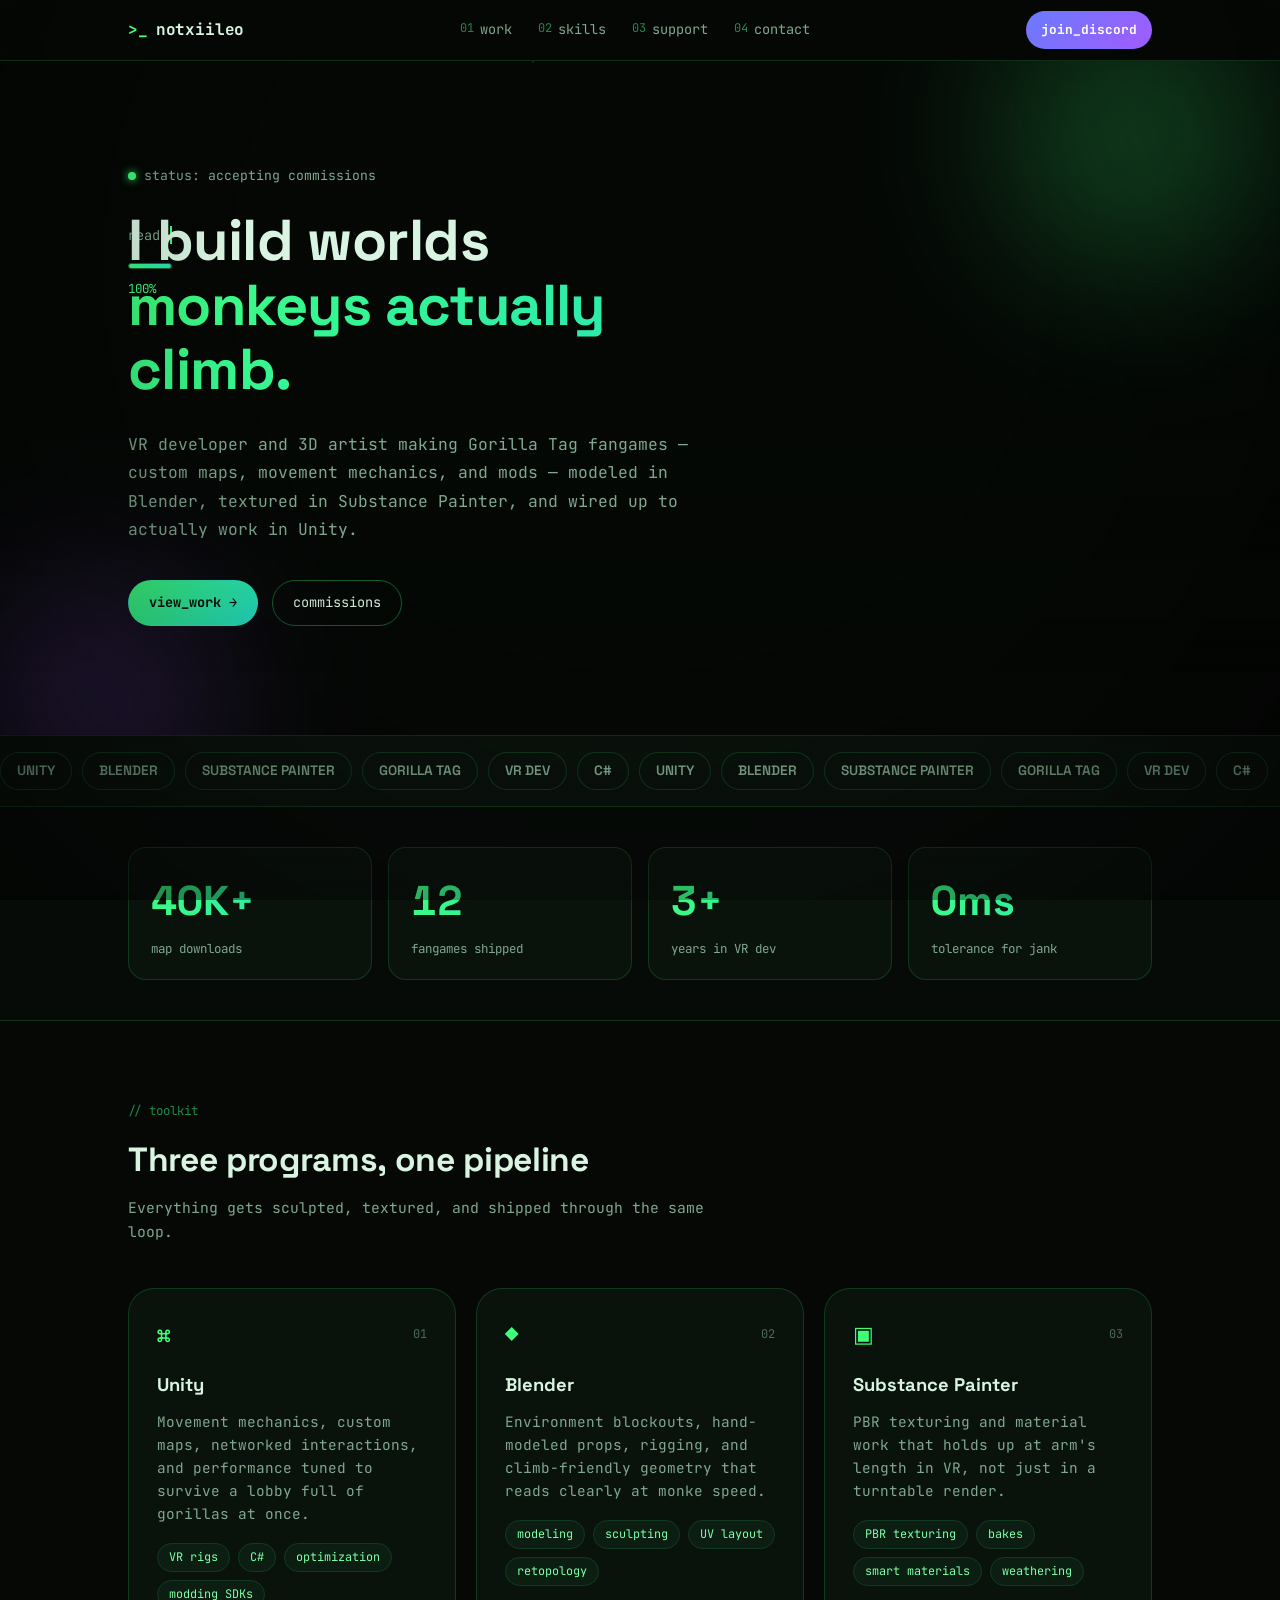
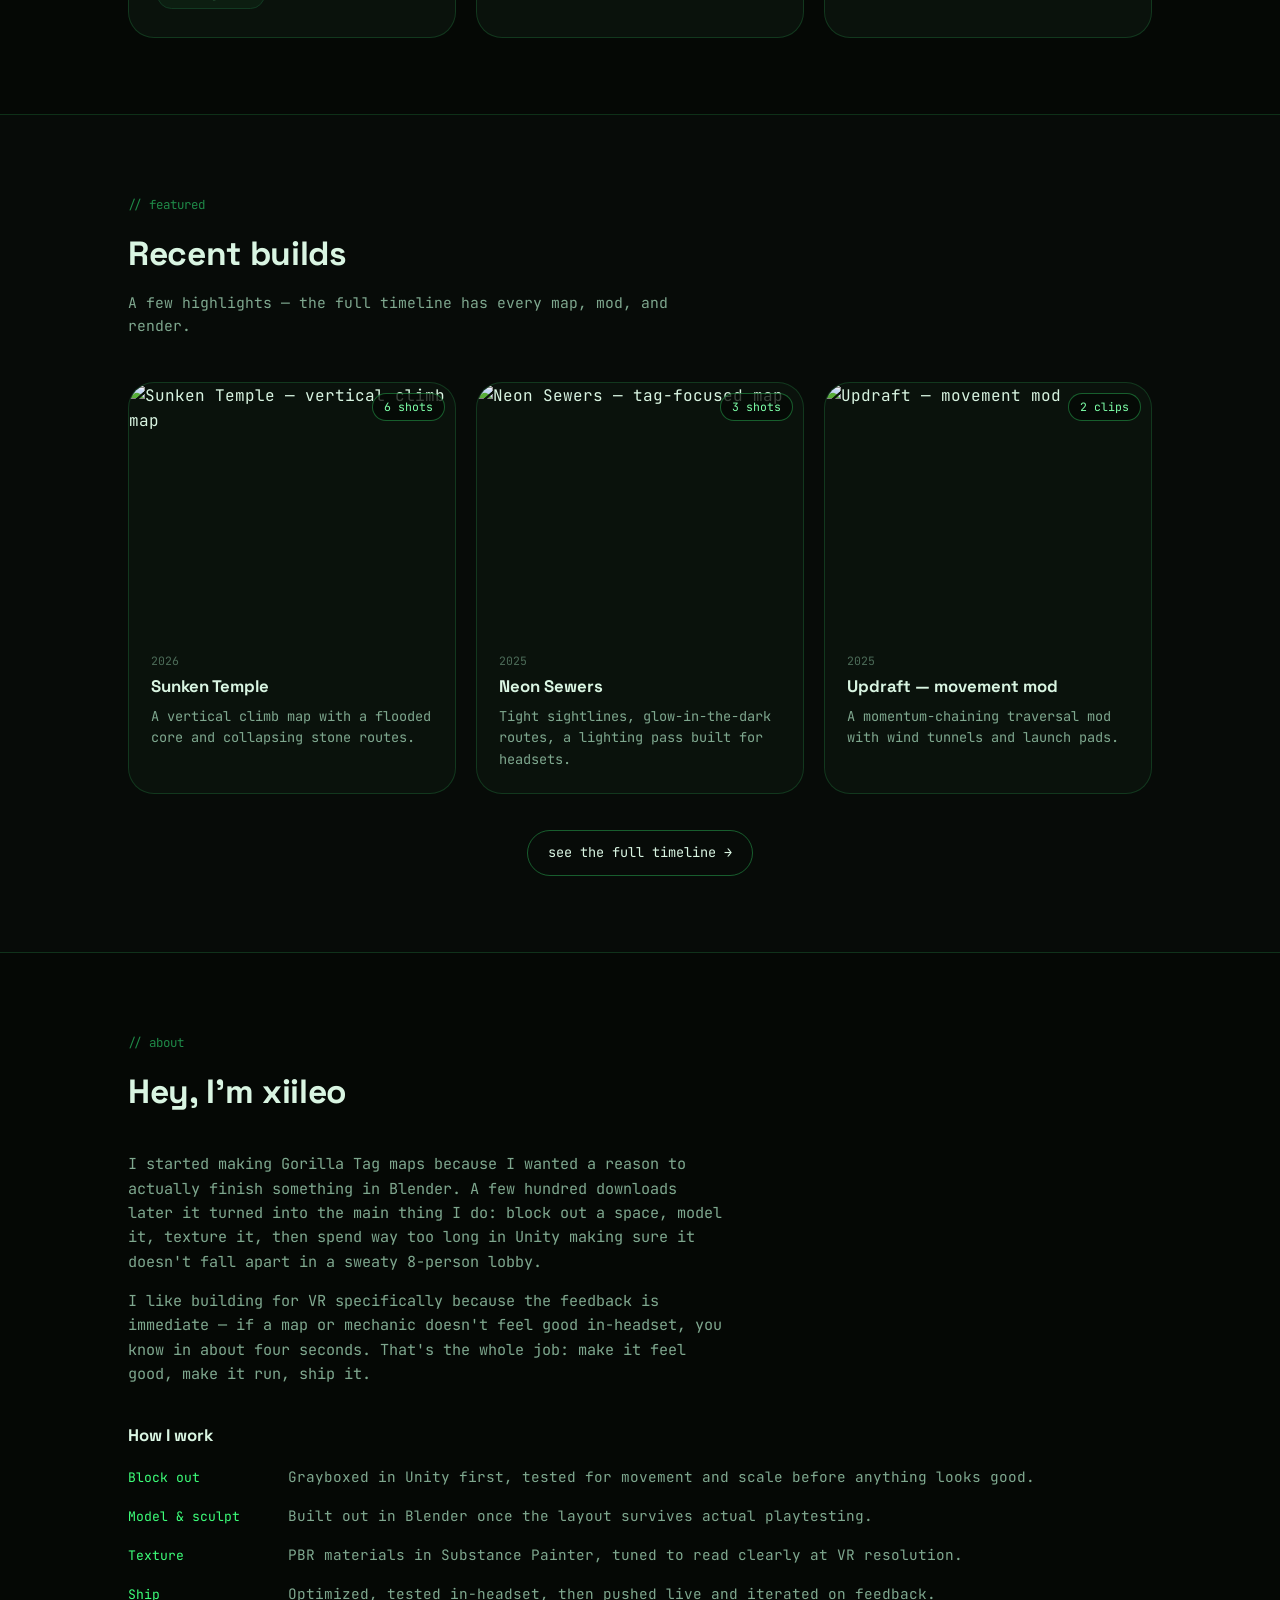
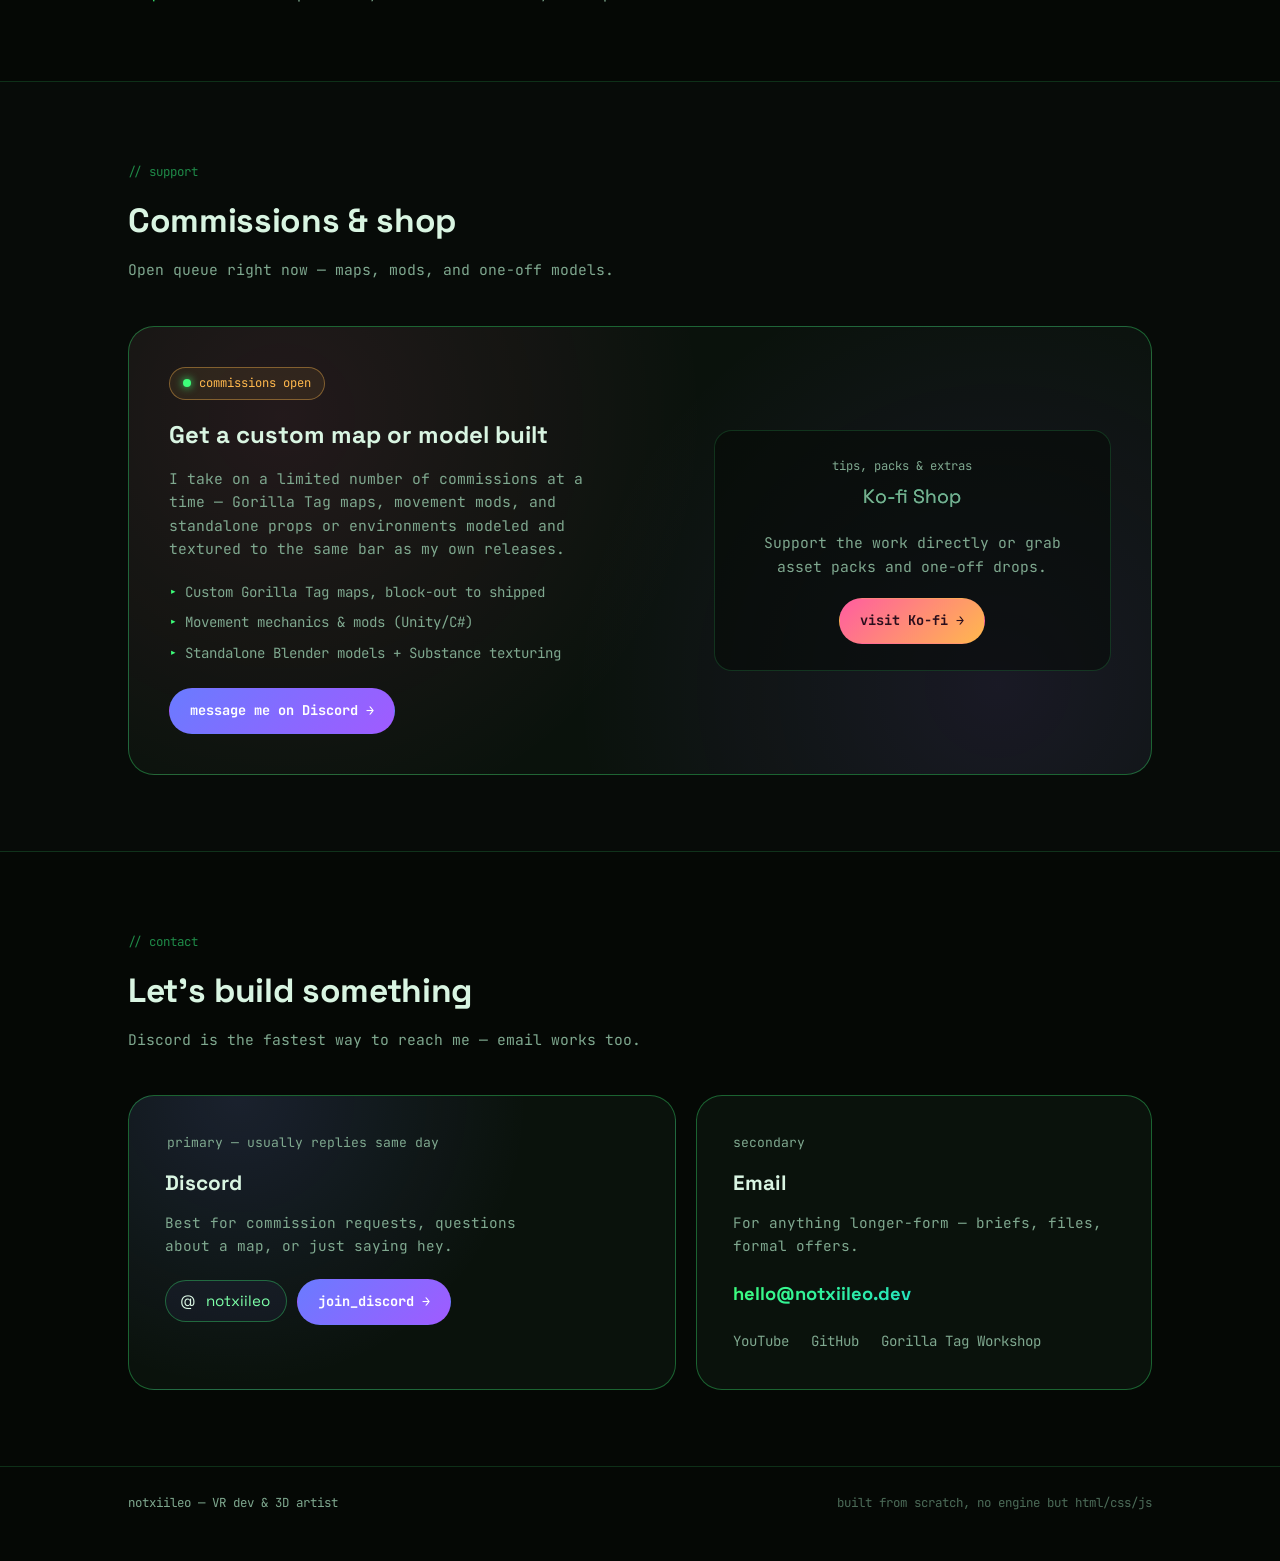
==== index.html @ e844c3e5 "Add files via upload" ====
<!doctype html>
<html lang="en">
<head>
  <meta charset="utf-8">
  <meta name="viewport" content="width=device-width, initial-scale=1">

  <title>notxiileo — VR dev &amp; 3D artist</title>
  <meta name="description" content="notxiileo — VR developer and 3D artist building Gorilla Tag fangames, maps, and mechanics in Unity, Blender, and Substance Painter. Commissions open.">
  <meta name="theme-color" content="#050805">
  <meta property="og:title" content="notxiileo — VR dev & 3D artist">
  <meta property="og:description" content="Gorilla Tag fangames, maps, and mechanics built in Unity, Blender, and Substance Painter. Commissions open.">
  <meta property="og:type" content="website">

  <link rel="icon" href="favicon.svg" type="image/svg+xml">
  <link rel="preconnect" href="https://fonts.googleapis.com">
  <link rel="preconnect" href="https://fonts.gstatic.com" crossorigin>
  <link href="https://fonts.googleapis.com/css2?family=JetBrains+Mono:ital,wght@0,400;0,500;0,600;0,700;0,800;1,400&family=Space+Grotesk:wght@500;600;700&display=swap" rel="stylesheet">
  <link rel="stylesheet" href="styles.css">
</head>
<body>
  <a class="skip" href="#main">Skip to content</a>
  <div class="scroll-progress" id="scrollProgress"><span></span></div>
  <div class="scanlines" aria-hidden="true"></div>
  <div class="vignette" aria-hidden="true"></div>
  <div class="cursor-glow" id="cursorGlow" aria-hidden="true"></div>

  <header class="site-nav">
    <div class="wrap site-nav-inner">
      <a class="brand" href="#top">
        <span class="brand-mark" aria-hidden="true">&gt;_</span>
        <span class="brand-text">notxiileo</span>
      </a>
      <nav aria-label="Primary">
        <a href="work.html"><span class="idx">01</span>work</a>
        <a href="#skills"><span class="idx">02</span>skills</a>
        <a href="#support"><span class="idx">03</span>support</a>
        <a href="#contact"><span class="idx">04</span>contact</a>
      </nav>
      <a class="btn btn-discord btn-sm magnetic" href="#contact">join_discord</a>
    </div>
  </header>

  <main id="main">

    <!-- HERO -->
    <section class="hero" id="top">
      <canvas class="rain" id="rain" aria-hidden="true"></canvas>
      <div class="orb orb-a" aria-hidden="true"></div>
      <div class="orb orb-b" aria-hidden="true"></div>

      <div class="wrap hero-inner">
        <div class="loader" id="loader">
          <p class="loader-status" id="loaderStatus"><span class="typed" data-text="booting notxiileo.dev"></span></p>
          <div class="loader-bar"><span class="loader-fill" id="loaderFill"></span></div>
          <p class="loader-pct"><span id="loaderPct">0</span>%</p>
        </div>

        <div class="hero-content" id="heroContent">
          <div class="hero-meta hero-meta-top">
            <span class="dot" aria-hidden="true"></span> status: accepting commissions
          </div>

          <h1 class="hero-title">
            <span class="glitch-wrap" data-text="I build worlds">I build worlds</span>
            <span class="glitch-wrap accent grad-text" data-text="monkeys actually climb." id="heroGlitch">monkeys actually climb.</span>
          </h1>

          <p class="lead">VR developer and 3D artist making Gorilla Tag fangames — custom maps, movement mechanics, and mods — modeled in Blender, textured in Substance Painter, and wired up to actually work in Unity.</p>

          <div class="actions">
            <a class="btn btn-primary magnetic" href="work.html">view_work <span aria-hidden="true">→</span></a>
            <a class="btn magnetic" href="#support">commissions</a>
          </div>
        </div>
      </div>
    </section>

    <!-- MARQUEE -->
    <div class="marquee" aria-hidden="true">
      <div class="marquee-track">
        <span>UNITY</span><span class="sep">◆</span>
        <span>BLENDER</span><span class="sep">◆</span>
        <span>SUBSTANCE PAINTER</span><span class="sep">◆</span>
        <span>GORILLA TAG</span><span class="sep">◆</span>
        <span>VR DEV</span><span class="sep">◆</span>
        <span>C#</span><span class="sep">◆</span>
        <span>UNITY</span><span class="sep">◆</span>
        <span>BLENDER</span><span class="sep">◆</span>
        <span>SUBSTANCE PAINTER</span><span class="sep">◆</span>
        <span>GORILLA TAG</span><span class="sep">◆</span>
        <span>VR DEV</span><span class="sep">◆</span>
        <span>C#</span><span class="sep">◆</span>
      </div>
    </div>

    <!-- STATS -->
    <section class="stats-strip">
      <div class="wrap stats-grid">
        <div class="stat">
          <span class="stat-num grad-text" data-count="40" data-suffix="K+">0</span>
          <span class="stat-label">map downloads</span>
        </div>
        <div class="stat">
          <span class="stat-num grad-text" data-count="12" data-suffix="">0</span>
          <span class="stat-label">fangames shipped</span>
        </div>
        <div class="stat">
          <span class="stat-num grad-text" data-count="3" data-suffix="+">0</span>
          <span class="stat-label">years in VR dev</span>
        </div>
        <div class="stat">
          <span class="stat-num grad-text" data-count="0" data-suffix="ms">0</span>
          <span class="stat-label">tolerance for jank</span>
        </div>
      </div>
    </section>

    <!-- SKILLS -->
    <section class="section" id="skills">
      <div class="wrap section-inner">
        <div class="section-head">
          <div class="head-text">
            <span class="tag">// toolkit</span>
            <h2>Three programs, one pipeline</h2>
            <p>Everything gets sculpted, textured, and shipped through the same loop.</p>
          </div>
        </div>

        <div class="skill-grid">
          <article class="skill-card">
            <div class="skill-card-top">
              <span class="skill-icon" aria-hidden="true">⌘</span>
              <span class="skill-index">01</span>
            </div>
            <h3>Unity</h3>
            <p>Movement mechanics, custom maps, networked interactions, and performance tuned to survive a lobby full of gorillas at once.</p>
            <ul class="skill-tags">
              <li>VR rigs</li><li>C#</li><li>optimization</li><li>modding SDKs</li>
            </ul>
          </article>

          <article class="skill-card">
            <div class="skill-card-top">
              <span class="skill-icon" aria-hidden="true">◆</span>
              <span class="skill-index">02</span>
            </div>
            <h3>Blender</h3>
            <p>Environment blockouts, hand-modeled props, rigging, and climb-friendly geometry that reads clearly at monke speed.</p>
            <ul class="skill-tags">
              <li>modeling</li><li>sculpting</li><li>UV layout</li><li>retopology</li>
            </ul>
          </article>

          <article class="skill-card">
            <div class="skill-card-top">
              <span class="skill-icon" aria-hidden="true">▣</span>
              <span class="skill-index">03</span>
            </div>
            <h3>Substance Painter</h3>
            <p>PBR texturing and material work that holds up at arm's length in VR, not just in a turntable render.</p>
            <ul class="skill-tags">
              <li>PBR texturing</li><li>bakes</li><li>smart materials</li><li>weathering</li>
            </ul>
          </article>
        </div>
      </div>
    </section>

    <!-- FEATURED WORK TEASER -->
    <section class="section section-alt" id="featured">
      <div class="wrap section-inner">
        <div class="section-head">
          <div class="head-text">
            <span class="tag">// featured</span>
            <h2>Recent builds</h2>
            <p>A few highlights — the full timeline has every map, mod, and render.</p>
          </div>
        </div>

        <div class="feature-grid">
          <a class="feature-card reveal" href="work.html#sunken-temple">
            <div class="feature-thumb">
              <img src="images/work-01.svg" alt="Sunken Temple — vertical climb map">
              <span class="feature-media-count">6 shots</span>
            </div>
            <div class="feature-body">
              <span class="feature-year">2026</span>
              <h3>Sunken Temple <span class="go-arrow" aria-hidden="true">→</span></h3>
              <p>A vertical climb map with a flooded core and collapsing stone routes.</p>
            </div>
          </a>

          <a class="feature-card reveal" href="work.html#neon-sewers">
            <div class="feature-thumb">
              <img src="images/work-02.svg" alt="Neon Sewers — tag-focused map">
              <span class="feature-media-count">3 shots</span>
            </div>
            <div class="feature-body">
              <span class="feature-year">2025</span>
              <h3>Neon Sewers <span class="go-arrow" aria-hidden="true">→</span></h3>
              <p>Tight sightlines, glow-in-the-dark routes, a lighting pass built for headsets.</p>
            </div>
          </a>

          <a class="feature-card reveal" href="work.html#updraft">
            <div class="feature-thumb">
              <img src="images/work-03.svg" alt="Updraft — movement mod">
              <span class="feature-media-count">2 clips</span>
            </div>
            <div class="feature-body">
              <span class="feature-year">2025</span>
              <h3>Updraft — movement mod <span class="go-arrow" aria-hidden="true">→</span></h3>
              <p>A momentum-chaining traversal mod with wind tunnels and launch pads.</p>
            </div>
          </a>
        </div>

        <div class="section-cta">
          <a class="btn magnetic" href="work.html">see the full timeline <span aria-hidden="true">→</span></a>
        </div>
      </div>
    </section>

    <!-- ABOUT -->
    <section class="section" id="about">
      <div class="wrap section-inner about-grid">
        <div class="section-head no-margin">
          <div class="head-text">
            <span class="tag">// about</span>
            <h2>Hey, I'm xiileo</h2>
          </div>
        </div>

        <div class="prose">
          <p>I started making Gorilla Tag maps because I wanted a reason to actually finish something in Blender. A few hundred downloads later it turned into the main thing I do: block out a space, model it, texture it, then spend way too long in Unity making sure it doesn't fall apart in a sweaty 8-person lobby.</p>
          <p>I like building for VR specifically because the feedback is immediate — if a map or mechanic doesn't feel good in-headset, you know in about four seconds. That's the whole job: make it feel good, make it run, ship it.</p>

          <h3>How I work</h3>
          <dl class="ledger">
            <dt>Block out</dt>
            <dd>Grayboxed in Unity first, tested for movement and scale before anything looks good.</dd>
            <dt>Model &amp; sculpt</dt>
            <dd>Built out in Blender once the layout survives actual playtesting.</dd>
            <dt>Texture</dt>
            <dd>PBR materials in Substance Painter, tuned to read clearly at VR resolution.</dd>
            <dt>Ship</dt>
            <dd>Optimized, tested in-headset, then pushed live and iterated on feedback.</dd>
          </dl>
        </div>
      </div>
    </section>

    <!-- COMMISSIONS / KO-FI -->
    <section class="section section-alt" id="support">
      <div class="wrap section-inner">
        <div class="section-head">
          <div class="head-text">
            <span class="tag">// support</span>
            <h2>Commissions &amp; shop</h2>
            <p>Open queue right now — maps, mods, and one-off models.</p>
          </div>
        </div>

        <div class="commission-panel reveal">
          <div class="commission-copy">
            <span class="commission-badge"><span class="dot" aria-hidden="true"></span> commissions open</span>
            <h3>Get a custom map or model built</h3>
            <p>I take on a limited number of commissions at a time — Gorilla Tag maps, movement mods, and standalone props or environments modeled and textured to the same bar as my own releases.</p>
            <ul class="commission-list">
              <li>Custom Gorilla Tag maps, block-out to shipped</li>
              <li>Movement mechanics &amp; mods (Unity/C#)</li>
              <li>Standalone Blender models + Substance texturing</li>
            </ul>
            <a class="btn btn-discord magnetic" href="#contact">message me on Discord <span aria-hidden="true">→</span></a>
          </div>

          <div class="kofi-card">
            <p class="kofi-label">tips, packs &amp; extras</p>
            <p class="kofi-shop grad-text">Ko-fi Shop</p>
            <p class="note" style="margin-bottom:20px;">Support the work directly or grab asset packs and one-off drops.</p>
            <a class="btn btn-kofi magnetic" href="https://ko-fi.com/notxiileo" target="_blank" rel="noopener">visit Ko-fi <span aria-hidden="true">→</span></a>
          </div>
        </div>
      </div>
    </section>

    <!-- CONTACT -->
    <section class="section" id="contact">
      <div class="wrap section-inner">
        <div class="section-head">
          <div class="head-text">
            <span class="tag">// contact</span>
            <h2>Let's build something</h2>
            <p>Discord is the fastest way to reach me — email works too.</p>
          </div>
        </div>

        <div class="contact-grid">
          <div class="contact-panel contact-primary reveal">
            <p class="panel-line"><span class="dot" aria-hidden="true"></span> primary — usually replies same day</p>
            <h3>Discord</h3>
            <p class="note">Best for commission requests, questions about a map, or just saying hey.</p>
            <div class="discord-tag">@ <span class="tagval">notxiileo</span></div>
            <a class="btn btn-discord magnetic" href="https://discord.gg/your-invite" target="_blank" rel="noopener">join_discord <span aria-hidden="true">→</span></a>
          </div>

          <div class="contact-panel reveal">
            <p class="panel-line">secondary</p>
            <h3>Email</h3>
            <p class="note">For anything longer-form — briefs, files, formal offers.</p>
            <a class="mail grad-text" href="mailto:hello@notxiileo.dev">hello@notxiileo.dev</a>
            <ul class="elsewhere">
              <li><a href="#">YouTube</a></li>
              <li><a href="#">GitHub</a></li>
              <li><a href="#">Gorilla Tag Workshop</a></li>
            </ul>
          </div>
        </div>
      </div>
    </section>
  </main>

  <footer class="site-footer">
    <div class="wrap site-footer-inner">
      <span>notxiileo — VR dev &amp; 3D artist</span>
      <span class="dim">built from scratch, no engine but html/css/js</span>
    </div>
  </footer>

  <script src="script.js"></script>
</body>
</html>
---- styles.css ----
/* ============================================================
   notxiileo — portfolio
   Concept: a terminal booting up in a dark room, then a HUD that
   stays alive — gradient glow instead of flat color, drifting
   light orbs, a scrolling tag marquee, a scroll-filled timeline
   rail, and a click-to-zoom media gallery with prev/next + video.
   One monospace face for UI/code-flavored text, one grotesque
   display face for headlines. Motion leans on a soft "expo-out"
   easing throughout for a smoother, less mechanical feel.
   ============================================================ */

:root {
  --bg: #050805;
  --bg-1: #070b08;
  --panel: #0a120c;
  --panel-2: #0d1810;
  --green: #3dff7a;
  --green-soft: #7dffa8;
  --green-dim: #1f8a48;
  --green-deep: #123a22;
  --cyan: #22e0c9;
  --violet: #a05bff;
  --pink: #ff5da0;
  --gold: #ffb84d;
  --line: rgba(61, 255, 122, 0.16);
  --line-strong: rgba(61, 255, 122, 0.34);
  --text: #d9f5e2;
  --text-dim: #7fa88f;
  --text-dimmer: #4c6b58;
  --red: #ff5d5d;

  --grad-a: linear-gradient(135deg, var(--green) 0%, var(--cyan) 55%, var(--violet) 100%);
  --grad-a-flat: linear-gradient(135deg, var(--green), var(--cyan));
  --grad-kofi: linear-gradient(135deg, var(--pink), var(--gold));
  --grad-discord: linear-gradient(135deg, #6a7bff, var(--violet));

  --font: "JetBrains Mono", ui-monospace, "SFMono-Regular", Menlo, Consolas, monospace;
  --font-display: "Space Grotesk", var(--font);
  --wrap: 1080px;
  --edge: 28px;
  --ease: cubic-bezier(0.16, 1, 0.3, 1);

  --radius-sm: 12px;
  --radius-md: 18px;
  --radius-lg: 26px;
  --radius-pill: 999px;
  --shadow-card: 0 20px 46px rgba(0,0,0,0.4);
}

* { box-sizing: border-box; }

html { color-scheme: dark; scroll-behavior: smooth; }

@media (prefers-reduced-motion: reduce) {
  html { scroll-behavior: auto; }
  * { animation-duration: 0.01ms !important; animation-iteration-count: 1 !important; transition-duration: 0.01ms !important; }
}

body {
  margin: 0;
  background: var(--bg);
  color: var(--text);
  font-family: var(--font);
  font-size: 16px;
  line-height: 1.6;
  position: relative;
}

::selection { background: var(--green); color: #041006; }

.skip {
  position: absolute; left: -9999px; top: 0;
  background: var(--green); color: #041006;
  padding: 10px 16px; z-index: 300; font-family: var(--font); font-weight: 700;
}
.skip:focus { left: var(--edge); top: var(--edge); }

a { color: var(--text); text-decoration-color: var(--line-strong); text-underline-offset: 3px; }
a:hover { color: var(--green); text-decoration-color: var(--green); }
a:focus-visible, button:focus-visible { outline: 2px solid var(--green); outline-offset: 3px; }

.wrap { max-width: var(--wrap); margin: 0 auto; padding-left: var(--edge); padding-right: var(--edge); }

.grad-text {
  background: var(--grad-a);
  background-size: 200% 200%;
  -webkit-background-clip: text;
  background-clip: text;
  color: transparent;
  animation: grad-shift 7s ease-in-out infinite;
}

/* full-page CRT overlays */
.scanlines {
  position: fixed; inset: 0; z-index: 90; pointer-events: none;
  background: repeating-linear-gradient(
    to bottom, rgba(255,255,255,0.028) 0px, rgba(255,255,255,0.028) 1px,
    transparent 1px, transparent 3px
  );
  mix-blend-mode: overlay;
  opacity: 0.5;
}
.vignette {
  position: fixed; inset: 0; z-index: 89; pointer-events: none;
  background: radial-gradient(ellipse at 50% 30%, transparent 45%, rgba(0,0,0,0.55) 100%);
}

/* thin gradient bar across the very top, fills with page scroll */
.scroll-progress {
  position: fixed; top: 0; left: 0; height: 3px; width: 100%;
  z-index: 300; background: transparent;
}
.scroll-progress span {
  display: block; height: 100%; width: 0%;
  background: var(--grad-a); background-size: 200% 100%;
  transition: width 0.1s linear;
}

/* soft light that follows the cursor */
.cursor-glow {
  position: fixed; z-index: 95; pointer-events: none;
  width: 380px; height: 380px; border-radius: 50%;
  background: radial-gradient(circle, rgba(61,255,122,0.10) 0%, rgba(34,224,201,0.05) 45%, transparent 70%);
  transform: translate(-50%, -50%);
  left: -9999px; top: -9999px;
  transition: opacity 0.3s ease;
  opacity: 0;
}
.cursor-glow.is-active { opacity: 1; }
@media (max-width: 780px), (pointer: coarse) {
  .cursor-glow { display: none; }
}

/* ---------------- nav ---------------- */
.site-nav {
  position: sticky; top: 0; z-index: 100;
  background: rgba(5, 8, 5, 0.82);
  backdrop-filter: blur(8px);
  border-bottom: 1px solid var(--line);
}
.site-nav-inner {
  display: flex; align-items: center; justify-content: space-between; gap: 20px;
  height: 60px;
}
.brand {
  display: flex; align-items: center; gap: 8px;
  text-decoration: none; font-weight: 700; letter-spacing: -0.01em;
  color: var(--text); position: relative;
}
.brand-mark { color: var(--green); }

.site-nav nav { display: none; gap: 26px; font-size: 0.85rem; }
.site-nav nav a { text-decoration: none; color: var(--text-dim); display: inline-flex; gap: 6px; transition: color 0.2s var(--ease); }
.site-nav nav a:hover, .site-nav nav a.is-current { color: var(--green); }
.idx { color: var(--green-dim); font-size: 0.75rem; }
@media (min-width: 760px) {
  .site-nav nav { display: flex; }
}

.btn {
  font-family: var(--font); font-size: 0.85rem; text-decoration: none;
  padding: 11px 20px; border: 1px solid var(--line-strong); color: var(--text);
  border-radius: var(--radius-pill);
  transition: border-color 0.2s var(--ease), color 0.2s var(--ease), background 0.2s var(--ease), box-shadow 0.25s var(--ease), transform 0.25s var(--ease);
  display: inline-flex; align-items: center; gap: 8px; white-space: nowrap;
  cursor: pointer; background-color: transparent;
}
.btn:hover { border-color: var(--green); color: var(--green); box-shadow: 0 0 18px rgba(61,255,122,0.18); transform: translateY(-2px); }
.btn-primary { background: var(--grad-a-flat); border-color: transparent; color: #041006; font-weight: 700; }
.btn-primary:hover { color: #041006; box-shadow: 0 0 24px rgba(61,255,122,0.4); filter: brightness(1.08); }
.btn-discord { background: var(--grad-discord); border-color: transparent; color: #fff; font-weight: 700; }
.btn-discord:hover { color: #fff; box-shadow: 0 0 24px rgba(122,110,255,0.45); filter: brightness(1.1); transform: translateY(-2px); }
.btn-kofi { background: var(--grad-kofi); border-color: transparent; color: #2a0e1c; font-weight: 700; }
.btn-kofi:hover { color: #2a0e1c; box-shadow: 0 0 24px rgba(255,93,160,0.4); filter: brightness(1.08); transform: translateY(-2px); }
.btn-sm { padding: 8px 14px; font-size: 0.8rem; }
.btn-lg { padding: 15px 26px; font-size: 0.95rem; }
.magnetic { will-change: transform; }

/* ---------------- hero ---------------- */
.hero {
  position: relative;
  overflow: hidden;
  padding-top: 64px;
  padding-bottom: 110px;
  border-bottom: 1px solid var(--line);
}
.rain {
  position: absolute; inset: 0; width: 100%; height: 100%;
  opacity: 0.4;
  mask-image: linear-gradient(to bottom, black 0%, black 55%, transparent 92%);
  -webkit-mask-image: linear-gradient(to bottom, black 0%, black 55%, transparent 92%);
}
.orb {
  position: absolute; border-radius: 50%; filter: blur(70px);
  z-index: 1; pointer-events: none; opacity: 0.35;
}
.orb-a {
  width: 420px; height: 420px; top: -140px; right: -80px;
  background: radial-gradient(circle, var(--green) 0%, transparent 70%);
  animation: drift-a 16s ease-in-out infinite;
}
.orb-b {
  width: 380px; height: 380px; bottom: -160px; left: -100px;
  background: radial-gradient(circle, var(--violet) 0%, transparent 70%);
  animation: drift-b 20s ease-in-out infinite;
}
.hero-inner { position: relative; z-index: 2; padding-top: 40px; min-height: 460px; }

/* small hero, used on work.html */
.hero-sm { padding-top: 48px; padding-bottom: 56px; }
.hero-sm .hero-inner { min-height: 0; padding-top: 20px; }

/* loader */
.loader {
  max-width: 420px;
  padding-top: 60px;
  transition: opacity 0.5s var(--ease), transform 0.5s var(--ease);
}
.loader.is-done { opacity: 0; transform: translateY(-8px); pointer-events: none; position: absolute; }
.loader-status { font-size: 0.85rem; color: var(--text-dim); margin: 0 0 16px; min-height: 1.4em; }
.loader-status .typed { border-right: 2px solid var(--green); padding-right: 2px; }
.loader-bar {
  height: 6px; border: 1px solid var(--line-strong); background: var(--panel);
  overflow: hidden; margin-bottom: 10px; border-radius: var(--radius-pill);
}
.loader-fill {
  display: block; height: 100%; width: 0%;
  background: var(--grad-a); background-size: 200% 100%;
  animation: grad-shift-x 2.2s linear infinite;
}
.loader-pct { font-size: 0.78rem; color: var(--green); margin: 0; }

.hero-content {
  opacity: 0; transform: translateY(18px);
  transition: opacity 0.7s var(--ease), transform 0.7s var(--ease);
}
.hero-content.is-visible { opacity: 1; transform: translateY(0); }

.hero-meta-top { margin-bottom: 22px; }
.hero-meta { font-size: 0.82rem; color: var(--text-dim); display: flex; align-items: center; gap: 8px; }
.dot { width: 8px; height: 8px; border-radius: 50%; background: var(--green); box-shadow: 0 0 8px var(--green); animation: pulse-dot 1.8s ease-in-out infinite; }

.hero-title {
  font-family: var(--font-display);
  font-size: clamp(2.1rem, 6vw, 3.6rem);
  line-height: 1.12;
  font-weight: 700;
  letter-spacing: -0.01em;
  margin: 0 0 28px;
  max-width: 17ch;
}
.hero-title span { display: block; }
.hero-title.sm { font-size: clamp(1.8rem, 4.6vw, 2.8rem); max-width: 20ch; margin-bottom: 16px; }

/* glitch: hover-triggered AND a periodic auto-pulse so it stays alive */
.glitch-wrap { position: relative; display: inline-block; }
.glitch-wrap::before,
.glitch-wrap::after {
  content: attr(data-text);
  position: absolute; left: 0; top: 0; width: 100%;
  overflow: hidden; opacity: 0;
  background: none; -webkit-text-fill-color: initial;
}
.glitch-wrap::before { color: #ff5d5d; animation: glitch-1 0.5s steps(2) infinite; }
.glitch-wrap::after { color: #5dc9ff; animation: glitch-2 0.5s steps(2) infinite; }
.glitch-wrap:hover::before,
.glitch-wrap:hover::after,
.glitch-wrap.auto-glitch::before,
.glitch-wrap.auto-glitch::after { opacity: 0.85; }

.lead { max-width: 56ch; margin: 0 0 36px; font-size: 1.02rem; line-height: 1.75; color: var(--text-dim); }

.actions { display: flex; gap: 14px; flex-wrap: wrap; }

/* ---------------- marquee ---------------- */
.marquee {
  border-bottom: 1px solid var(--line);
  background: var(--panel);
  overflow: hidden;
  padding: 16px 0;
}
.marquee-track {
  display: flex; align-items: center; gap: 10px;
  width: max-content;
  font-family: var(--font-display);
  font-weight: 600;
  font-size: 0.85rem;
  color: var(--text-dim);
  animation: marquee-scroll 30s linear infinite;
}
.marquee-track span:not(.sep) {
  border: 1px solid var(--line); background: var(--panel);
  border-radius: var(--radius-pill); padding: 7px 16px;
  transition: border-color 0.2s var(--ease), color 0.2s var(--ease), transform 0.2s var(--ease);
}
.marquee-track span:not(.sep):hover { border-color: var(--line-strong); color: var(--green-soft); transform: translateY(-2px); }
.marquee-track .sep { display: none; }
.marquee:hover .marquee-track { animation-play-state: paused; }

/* ---------------- stats ---------------- */
.stats-strip { border-bottom: 1px solid var(--line); background: var(--bg-1); }
.stats-grid {
  display: grid; grid-template-columns: repeat(2, 1fr); gap: 16px;
  padding: 40px var(--edge);
}
@media (min-width: 700px) { .stats-grid { grid-template-columns: repeat(4, 1fr); } }
.stat {
  display: flex; flex-direction: column; gap: 4px;
  border: 1px solid var(--line); background: var(--panel);
  border-radius: var(--radius-md); padding: 20px 22px;
  transition: border-color 0.25s var(--ease), transform 0.3s var(--ease), box-shadow 0.3s var(--ease);
}
.stat:hover { border-color: var(--line-strong); transform: translateY(-3px); box-shadow: var(--shadow-card); }
.stat-num { font-family: var(--font-display); font-size: clamp(1.8rem, 4vw, 2.6rem); font-weight: 700; font-variant-numeric: tabular-nums; }
.stat-label { font-size: 0.78rem; color: var(--text-dim); }

/* ---------------- sections ---------------- */
.section { border-bottom: 1px solid var(--line); }
.section-alt { background: var(--bg-1); }
.section-inner { padding-top: 76px; padding-bottom: 76px; }
.section-head { max-width: 60ch; margin-bottom: 44px; display: flex; flex-wrap: wrap; align-items: flex-end; justify-content: space-between; gap: 16px 32px; }
.section-head .head-text { max-width: 60ch; }
.section-head.no-margin { margin-bottom: 24px; }
.tag { display: inline-block; font-size: 0.78rem; color: var(--green-dim); margin-bottom: 12px; }
.section-head h2 { font-family: var(--font-display); font-size: clamp(1.5rem, 3.4vw, 2.1rem); margin: 0 0 10px; letter-spacing: -0.01em; }
.section-head p { margin: 0; color: var(--text-dim); font-size: 0.92rem; }

/* ---------------- skills ---------------- */
.skill-grid { display: grid; gap: 20px; grid-template-columns: 1fr; }
@media (min-width: 780px) { .skill-grid { grid-template-columns: repeat(3, 1fr); } }

.skill-card {
  border: 1px solid var(--line); background: var(--panel);
  border-radius: var(--radius-lg);
  padding: 28px; position: relative; overflow: hidden;
  transition: border-color 0.25s var(--ease), transform 0.35s var(--ease), box-shadow 0.35s var(--ease);
}
.skill-card::before {
  content: ""; position: absolute; inset: 0; padding: 1px;
  border-radius: inherit;
  background: var(--grad-a); opacity: 0;
  -webkit-mask: linear-gradient(#000 0 0) content-box, linear-gradient(#000 0 0);
  -webkit-mask-composite: xor; mask-composite: exclude;
  transition: opacity 0.25s var(--ease); pointer-events: none;
}
.skill-card:hover::before { opacity: 1; }
.skill-card:hover {
  transform: translateY(-5px) scale(1.01);
  box-shadow: 0 16px 36px rgba(0,0,0,0.42), 0 0 32px rgba(61,255,122,0.09);
}
.skill-card-top { display: flex; align-items: center; justify-content: space-between; margin-bottom: 18px; }
.skill-icon { font-size: 1.4rem; color: var(--green); }
.skill-index { font-size: 0.75rem; color: var(--text-dimmer); }
.skill-card h3 { font-family: var(--font-display); margin: 0 0 10px; font-size: 1.15rem; }
.skill-card p { margin: 0 0 18px; color: var(--text-dim); font-size: 0.9rem; }
.skill-tags { list-style: none; margin: 0; padding: 0; display: flex; flex-wrap: wrap; gap: 8px; }
.skill-tags li { font-size: 0.74rem; color: var(--green-soft); border: 1px solid var(--green-deep); padding: 4px 11px; background: rgba(61,255,122,0.05); border-radius: var(--radius-pill); }

/* ---------------- featured work teaser (index.html) ---------------- */
.feature-grid { display: grid; gap: 20px; grid-template-columns: 1fr; }
@media (min-width: 700px) { .feature-grid { grid-template-columns: repeat(3, 1fr); } }

.feature-card {
  display: block; text-decoration: none; color: var(--text);
  border: 1px solid var(--line); background: var(--panel);
  border-radius: var(--radius-lg);
  overflow: hidden; position: relative;
  transition: transform 0.35s var(--ease), box-shadow 0.35s var(--ease), border-color 0.25s var(--ease);
}
.feature-card:hover { transform: translateY(-7px) scale(1.01); border-color: var(--line-strong); box-shadow: var(--shadow-card), 0 0 34px rgba(61,255,122,0.1); color: var(--text); }
.feature-thumb { aspect-ratio: 4/3; overflow: hidden; position: relative; }
.feature-thumb img { width: 100%; height: 100%; object-fit: cover; display: block; transition: transform 0.5s var(--ease); }
.feature-card:hover .feature-thumb img { transform: scale(1.08); }
.feature-media-count {
  position: absolute; right: 10px; top: 10px;
  background: rgba(5,8,5,0.75); border: 1px solid var(--line-strong);
  border-radius: var(--radius-pill);
  font-size: 0.72rem; padding: 4px 11px; color: var(--green-soft);
}
.feature-body { padding: 20px 22px 22px; }
.feature-body h3 { font-family: var(--font-display); margin: 0 0 6px; font-size: 1.05rem; display: flex; align-items: center; gap: 8px; }
.feature-body h3 .go-arrow { color: var(--green); opacity: 0; transform: translateX(-4px); transition: opacity 0.25s var(--ease), transform 0.25s var(--ease); }
.feature-card:hover .feature-body h3 .go-arrow { opacity: 1; transform: translateX(0); }
.feature-body p { margin: 0; color: var(--text-dim); font-size: 0.85rem; }
.feature-year { font-size: 0.72rem; color: var(--text-dimmer); }

.section-cta { margin-top: 36px; text-align: center; }

/* ---------------- commissions / ko-fi ---------------- */
.commission-panel {
  border: 1px solid var(--line-strong);
  border-radius: var(--radius-lg);
  background:
    radial-gradient(circle at 15% 20%, rgba(255,93,160,0.10), transparent 45%),
    radial-gradient(circle at 85% 80%, rgba(160,91,255,0.10), transparent 45%),
    var(--panel);
  padding: 40px;
  display: grid; gap: 28px;
  position: relative;
  overflow: hidden;
}
@media (min-width: 760px) { .commission-panel { grid-template-columns: 1.3fr 1fr; align-items: center; } }
.commission-badge {
  display: inline-flex; align-items: center; gap: 8px;
  font-size: 0.76rem; color: var(--gold);
  border: 1px solid rgba(255,184,77,0.4); background: rgba(255,184,77,0.08);
  border-radius: var(--radius-pill);
  padding: 6px 13px; margin-bottom: 16px;
}
.commission-panel h3 { font-family: var(--font-display); font-size: 1.5rem; margin: 0 0 12px; }
.commission-panel p { color: var(--text-dim); font-size: 0.92rem; max-width: 46ch; margin: 0 0 20px; }
.commission-list { list-style: none; margin: 0 0 24px; padding: 0; display: flex; flex-direction: column; gap: 8px; font-size: 0.88rem; color: var(--text-dim); }
.commission-list li::before { content: "▸ "; color: var(--green); }
.kofi-card {
  border: 1px solid var(--line); background: rgba(5,8,5,0.5);
  border-radius: var(--radius-md);
  padding: 26px; text-align: center;
  transition: border-color 0.25s var(--ease), transform 0.3s var(--ease);
}
.kofi-card:hover { border-color: rgba(255,184,77,0.4); transform: translateY(-3px); }
.kofi-card p.kofi-label { font-size: 0.76rem; color: var(--text-dim); margin: 0 0 6px; }
.kofi-card .kofi-shop { font-family: var(--font-display); font-size: 1.2rem; margin: 0 0 18px; }

/* ---------------- gallery ---------------- */
.gallery { display: grid; grid-template-columns: 1fr; gap: 18px; }
@media (min-width: 620px) { .gallery { grid-template-columns: repeat(2, 1fr); } }
@media (min-width: 960px) { .gallery { grid-template-columns: repeat(3, 1fr); } }

.gallery-item {
  position: relative; display: block; width: 100%;
  aspect-ratio: 4 / 3; overflow: hidden;
  border: 1px solid var(--line); background: var(--panel);
  border-radius: var(--radius-md);
  padding: 0; cursor: pointer;
  font-family: var(--font);
  transition: transform 0.3s var(--ease), box-shadow 0.3s var(--ease), border-color 0.3s var(--ease);
}
.gallery-item img { width: 100%; height: 100%; object-fit: cover; display: block; transition: transform 0.45s var(--ease), filter 0.45s var(--ease); }
.gallery-item:hover { transform: translateY(-4px); border-color: var(--line-strong); box-shadow: 0 16px 36px rgba(0,0,0,0.45); }
.gallery-item:hover img { transform: scale(1.06); }
.gallery-caption {
  position: absolute; left: 0; right: 0; bottom: 0;
  padding: 12px 14px;
  background: linear-gradient(to top, rgba(5,8,5,0.92), transparent);
  color: var(--text); font-size: 0.85rem; font-weight: 600;
  text-align: left;
}

/* ---------------- timeline (work.html) ---------------- */
.timeline { position: relative; }
.timeline-rail {
  position: absolute; left: 7px; top: 0; bottom: 0; width: 2px;
  background: var(--line);
}
.timeline-rail-fill {
  position: absolute; left: 0; top: 0; width: 100%; height: 0%;
  background: var(--grad-a); background-size: 100% 200%;
  animation: grad-shift-y 6s ease-in-out infinite;
  transition: height 0.15s linear;
}
.timeline-entries { list-style: none; margin: 0; padding: 0 0 0 40px; display: flex; flex-direction: column; gap: 44px; position: relative; }

.timeline-entry {
  position: relative;
  border: 1px solid var(--line); background: var(--panel);
  border-radius: var(--radius-lg);
  padding: 32px 32px 28px;
  transition: border-color 0.3s var(--ease), box-shadow 0.3s var(--ease), transform 0.3s var(--ease);
}
.timeline-entry:hover {
  border-color: var(--line-strong);
  box-shadow: var(--shadow-card), 0 0 40px rgba(61,255,122,0.07);
  transform: translateY(-3px);
}
.timeline-dot {
  position: absolute; left: -40px; top: 38px;
  width: 16px; height: 16px; border-radius: 50%;
  background: var(--bg); border: 2px solid var(--line-strong);
  transition: border-color 0.3s var(--ease), box-shadow 0.3s var(--ease), background 0.3s var(--ease);
}
.timeline-entry.is-visible .timeline-dot {
  border-color: var(--green); background: var(--green);
  box-shadow: 0 0 14px rgba(61,255,122,0.6);
}

.timeline-head { display: flex; flex-wrap: wrap; align-items: baseline; gap: 10px 16px; margin-bottom: 10px; }
.timeline-year { font-family: var(--font-display); font-size: 0.82rem; color: var(--green-dim); border: 1px solid var(--green-deep); border-radius: var(--radius-pill); padding: 3px 12px; }
.timeline-entry h3 { font-family: var(--font-display); font-size: 1.4rem; margin: 0; }
.timeline-entry .stack-tags { list-style: none; display: flex; flex-wrap: wrap; gap: 8px; margin: 0 0 16px; padding: 0; }
.timeline-entry .stack-tags li { font-size: 0.74rem; color: var(--green-soft); border: 1px solid var(--green-deep); background: rgba(61,255,122,0.05); border-radius: var(--radius-pill); padding: 4px 11px; }
.timeline-entry > p.desc { color: var(--text-dim); font-size: 0.94rem; max-width: 66ch; margin: 0 0 20px; }
.timeline-links { display: flex; gap: 10px; font-size: 0.8rem; margin-bottom: 24px; flex-wrap: wrap; }
.timeline-links a {
  text-decoration: none; color: var(--text-dim);
  border: 1px solid var(--line); border-radius: var(--radius-pill);
  padding: 5px 13px; transition: border-color 0.2s var(--ease), color 0.2s var(--ease);
}
.timeline-links a:hover { color: var(--green); border-color: var(--line-strong); }

/* filmstrip: a loose fanned stack that tidies into a straight row on hover — an
   invitation to dig in, still a fully scrollable/keyboard-reachable row. */
.filmstrip-wrap { position: relative; }
.filmstrip {
  display: flex; gap: 14px; overflow-x: auto; padding: 10px 4px 14px;
  scroll-snap-type: x proximity;
  scrollbar-width: thin; scrollbar-color: var(--green-dim) transparent;
}
.filmstrip::-webkit-scrollbar { height: 6px; }
.filmstrip::-webkit-scrollbar-thumb { background: var(--green-deep); border-radius: var(--radius-pill); }

.media-thumb {
  position: relative; flex: 0 0 auto; width: 210px; aspect-ratio: 4/3;
  border: 1px solid var(--line); background: var(--panel);
  border-radius: var(--radius-md);
  padding: 0; cursor: pointer; overflow: hidden; scroll-snap-align: start;
  transform: rotate(var(--r, 0deg));
  transition: transform 0.35s var(--ease), border-color 0.3s var(--ease), box-shadow 0.35s var(--ease);
}
.media-thumb:nth-child(3n+1) { --r: -2.2deg; }
.media-thumb:nth-child(3n+2) { --r: 1.6deg; }
.media-thumb:nth-child(3n+3) { --r: -1.2deg; }
.media-thumb img { width: 100%; height: 100%; object-fit: cover; display: block; transition: transform 0.45s var(--ease); }
.media-thumb:hover {
  transform: rotate(0deg) translateY(-8px) scale(1.05);
  border-color: var(--green-dim);
  box-shadow: 0 18px 36px rgba(0,0,0,0.5), 0 0 28px rgba(61,255,122,0.16);
  z-index: 2;
}
.media-thumb:hover img { transform: scale(1.08); }
.media-thumb .play {
  position: absolute; inset: 0; display: flex; align-items: center; justify-content: center;
  background: rgba(5,8,5,0.25); transition: background 0.3s var(--ease);
}
.media-thumb:hover .play { background: rgba(5,8,5,0.1); }
.media-thumb .play::after {
  content: ""; width: 0; height: 0;
  border-top: 11px solid transparent; border-bottom: 11px solid transparent;
  border-left: 17px solid rgba(217,245,226,0.92);
  filter: drop-shadow(0 0 8px rgba(0,0,0,0.5));
  margin-left: 4px;
  transition: transform 0.3s var(--ease);
}
.media-thumb:hover .play::after { transform: scale(1.15); }
.media-kind {
  position: absolute; left: 8px; bottom: 8px; font-size: 0.68rem; color: var(--text-dim);
  background: rgba(5,8,5,0.7); padding: 3px 9px; border: 1px solid var(--line);
  border-radius: var(--radius-pill);
}

.gallery-cta {
  display: inline-flex; align-items: center; gap: 8px;
  margin-top: 4px; font-size: 0.82rem; color: var(--green-soft);
  border: 1px dashed var(--green-deep); border-radius: var(--radius-pill);
  padding: 8px 16px; cursor: pointer; background: rgba(61,255,122,0.04);
  font-family: var(--font); transition: border-color 0.25s var(--ease), background 0.25s var(--ease), transform 0.25s var(--ease);
}
.gallery-cta:hover { border-color: var(--green); border-style: solid; background: rgba(61,255,122,0.09); transform: translateY(-2px); }
.gallery-cta .arrow { transition: transform 0.25s var(--ease); }
.gallery-cta:hover .arrow { transform: translateX(4px); }

/* lightbox */
.lightbox {
  position: fixed; inset: 0; z-index: 250;
  background: rgba(3,5,3,0.92); backdrop-filter: blur(6px);
  display: flex; align-items: center; justify-content: center;
  padding: 40px 20px;
  opacity: 0; transition: opacity 0.25s var(--ease);
}
.lightbox[hidden] { display: none; }
.lightbox.is-open { opacity: 1; }
.lightbox-figure { max-width: min(900px, 100%); margin: 0; text-align: center; }
.lightbox-figure img, .lightbox-figure video { max-width: 100%; max-height: 66vh; border: 1px solid var(--line-strong); background: #000; border-radius: var(--radius-md); }
.lightbox-figure figcaption { margin-top: 16px; color: var(--text-dim); font-size: 0.9rem; }
.lightbox-figure figcaption strong { display: block; color: var(--text); font-family: var(--font-display); font-size: 1.1rem; margin-bottom: 4px; }
.lightbox-close {
  position: absolute; top: 22px; right: 22px;
  background: none; border: 1px solid var(--line-strong); color: var(--text);
  width: 40px; height: 40px; font-size: 1rem; cursor: pointer;
  border-radius: 50%;
  font-family: var(--font); transition: border-color 0.2s var(--ease), color 0.2s var(--ease);
}
.lightbox-close:hover { border-color: var(--green); color: var(--green); }
.lightbox-nav {
  position: absolute; top: 50%; transform: translateY(-50%);
  background: rgba(10,18,12,0.7); border: 1px solid var(--line-strong); color: var(--text);
  width: 44px; height: 44px; font-size: 1.1rem; cursor: pointer;
  border-radius: 50%;
  font-family: var(--font); transition: border-color 0.2s var(--ease), color 0.2s var(--ease), background 0.2s var(--ease);
}
.lightbox-nav:hover { border-color: var(--green); color: var(--green); }
.lightbox-prev { left: 18px; }
.lightbox-next { right: 18px; }
@media (max-width: 640px) {
  .lightbox-nav { width: 36px; height: 36px; font-size: 0.95rem; }
  .lightbox-prev { left: 8px; }
  .lightbox-next { right: 8px; }
}

/* ---------------- projects / build log (legacy list style, still used on work.html summary) ---------------- */
.projects { list-style: none; margin: 0; padding: 0; }
.project {
  display: grid; grid-template-columns: 64px 1fr; gap: 24px;
  padding: 28px 0; border-top: 1px solid var(--line);
  transition: background 0.2s var(--ease);
}
.project:first-child { border-top: 1px solid var(--line-strong); }
.project:hover { background: rgba(61,255,122,0.03); }
.project-year { font-size: 0.8rem; color: var(--text-dimmer); padding-top: 4px; }
.project-main h3 { font-family: var(--font-display); margin: 0 0 8px; font-size: 1.2rem; font-weight: 700; }
.project-main h3 a { text-decoration: none; }
.project-main h3 a:hover { color: var(--green); }
.project-main p { margin: 0 0 6px; color: var(--text-dim); max-width: 62ch; font-size: 0.92rem; }
.project-main .stack { color: var(--green-dim); font-size: 0.78rem; }
.project-links { grid-column: 2; display: flex; gap: 18px; margin-top: 8px; font-size: 0.82rem; }
.project-links a { text-decoration: none; color: var(--text-dim); }
.project-links a:hover { color: var(--green); }
@media (min-width: 560px) {
  .project { grid-template-columns: 64px 1fr auto; align-items: start; }
  .project-links { grid-column: 3; margin-top: 4px; flex-direction: column; gap: 8px; text-align: right; }
}

/* ---------------- about ---------------- */
.prose p { max-width: 66ch; color: var(--text-dim); font-size: 0.95rem; }
.prose h3 { font-family: var(--font-display); font-size: 1.05rem; margin: 36px 0 16px; color: var(--text); }
.ledger { margin: 0; display: grid; grid-template-columns: 140px 1fr; row-gap: 16px; column-gap: 20px; }
.ledger dt { color: var(--green); font-size: 0.82rem; padding-top: 2px; }
.ledger dd { margin: 0; color: var(--text-dim); font-size: 0.9rem; }
@media (max-width: 520px) {
  .ledger { grid-template-columns: 1fr; row-gap: 4px; }
  .ledger dt { margin-top: 12px; }
}

/* ---------------- contact ---------------- */
.contact-grid { display: grid; gap: 20px; grid-template-columns: 1fr; }
@media (min-width: 700px) { .contact-grid { grid-template-columns: 1.2fr 1fr; } }

.contact-panel {
  border: 1px solid var(--line-strong); background: var(--panel);
  border-radius: var(--radius-lg);
  padding: 36px;
  position: relative;
  overflow: hidden;
  transition: border-color 0.25s var(--ease), transform 0.3s var(--ease), box-shadow 0.3s var(--ease);
}
.contact-panel:hover { transform: translateY(-3px); box-shadow: var(--shadow-card); }
.contact-primary {
  background:
    radial-gradient(circle at 20% 0%, rgba(122,123,255,0.14), transparent 55%),
    var(--panel);
}
.panel-line { margin: 0 0 14px; font-size: 0.82rem; color: var(--text-dim); }
.panel-line .dot { margin-right: 2px; }
.contact-panel h3 { font-family: var(--font-display); font-size: 1.3rem; margin: 0 0 10px; }
.contact-panel p.note { color: var(--text-dim); font-size: 0.9rem; margin: 0 0 22px; max-width: 42ch; }
.discord-tag {
  display: inline-flex; align-items: center; gap: 10px; font-size: 0.95rem; color: var(--text);
  margin-bottom: 20px; font-family: var(--font-display);
  border: 1px solid var(--line-strong); border-radius: var(--radius-pill);
  padding: 8px 16px 8px 14px; background: rgba(122,123,255,0.06);
}
.discord-tag .tagval { color: var(--green-soft); }
.mail { display: inline-block; font-family: var(--font-display); font-size: 1.15rem; font-weight: 700; margin: 0 0 4px; text-decoration: none; }
.elsewhere { list-style: none; margin: 18px 0 0; padding: 0; display: flex; flex-wrap: wrap; gap: 18px 22px; font-size: 0.88rem; }
.elsewhere a { text-decoration: none; color: var(--text-dim); }
.elsewhere a:hover { color: var(--green); }

/* ---------------- footer ---------------- */
.site-footer { padding: 26px 0 48px; }
.site-footer-inner { display: flex; flex-wrap: wrap; gap: 8px 20px; justify-content: space-between; font-size: 0.78rem; color: var(--text-dim); }
.dim { color: var(--text-dimmer); }

/* ---------------- keyframes ---------------- */
@keyframes blink-cursor { 0%, 100% { opacity: 1; } 50% { opacity: 0; } }
@keyframes pulse-dot { 0%, 100% { opacity: 1; } 50% { opacity: 0.35; } }
@keyframes glitch-1 { 0% { transform: translate(0,0); } 50% { transform: translate(-2px,1px); } 100% { transform: translate(0,0); } }
@keyframes glitch-2 { 0% { transform: translate(0,0); } 50% { transform: translate(2px,-1px); } 100% { transform: translate(0,0); } }
@keyframes grad-shift { 0%, 100% { background-position: 0% 50%; } 50% { background-position: 100% 50%; } }
@keyframes grad-shift-x { 0% { background-position: 0% 0%; } 100% { background-position: 200% 0%; } }
@keyframes grad-shift-y { 0%, 100% { background-position: 0% 0%; } 50% { background-position: 0% 100%; } }
@keyframes drift-a { 0%, 100% { transform: translate(0, 0); } 50% { transform: translate(-40px, 30px); } }
@keyframes drift-b { 0%, 100% { transform: translate(0, 0); } 50% { transform: translate(30px, -40px); } }
@keyframes marquee-scroll { from { transform: translateX(0); } to { transform: translateX(-50%); } }

/* reveal-on-scroll */
.reveal { opacity: 0; transform: translateY(16px); transition: opacity 0.6s var(--ease), transform 0.6s var(--ease); }
.reveal.is-visible { opacity: 1; transform: translateY(0); }
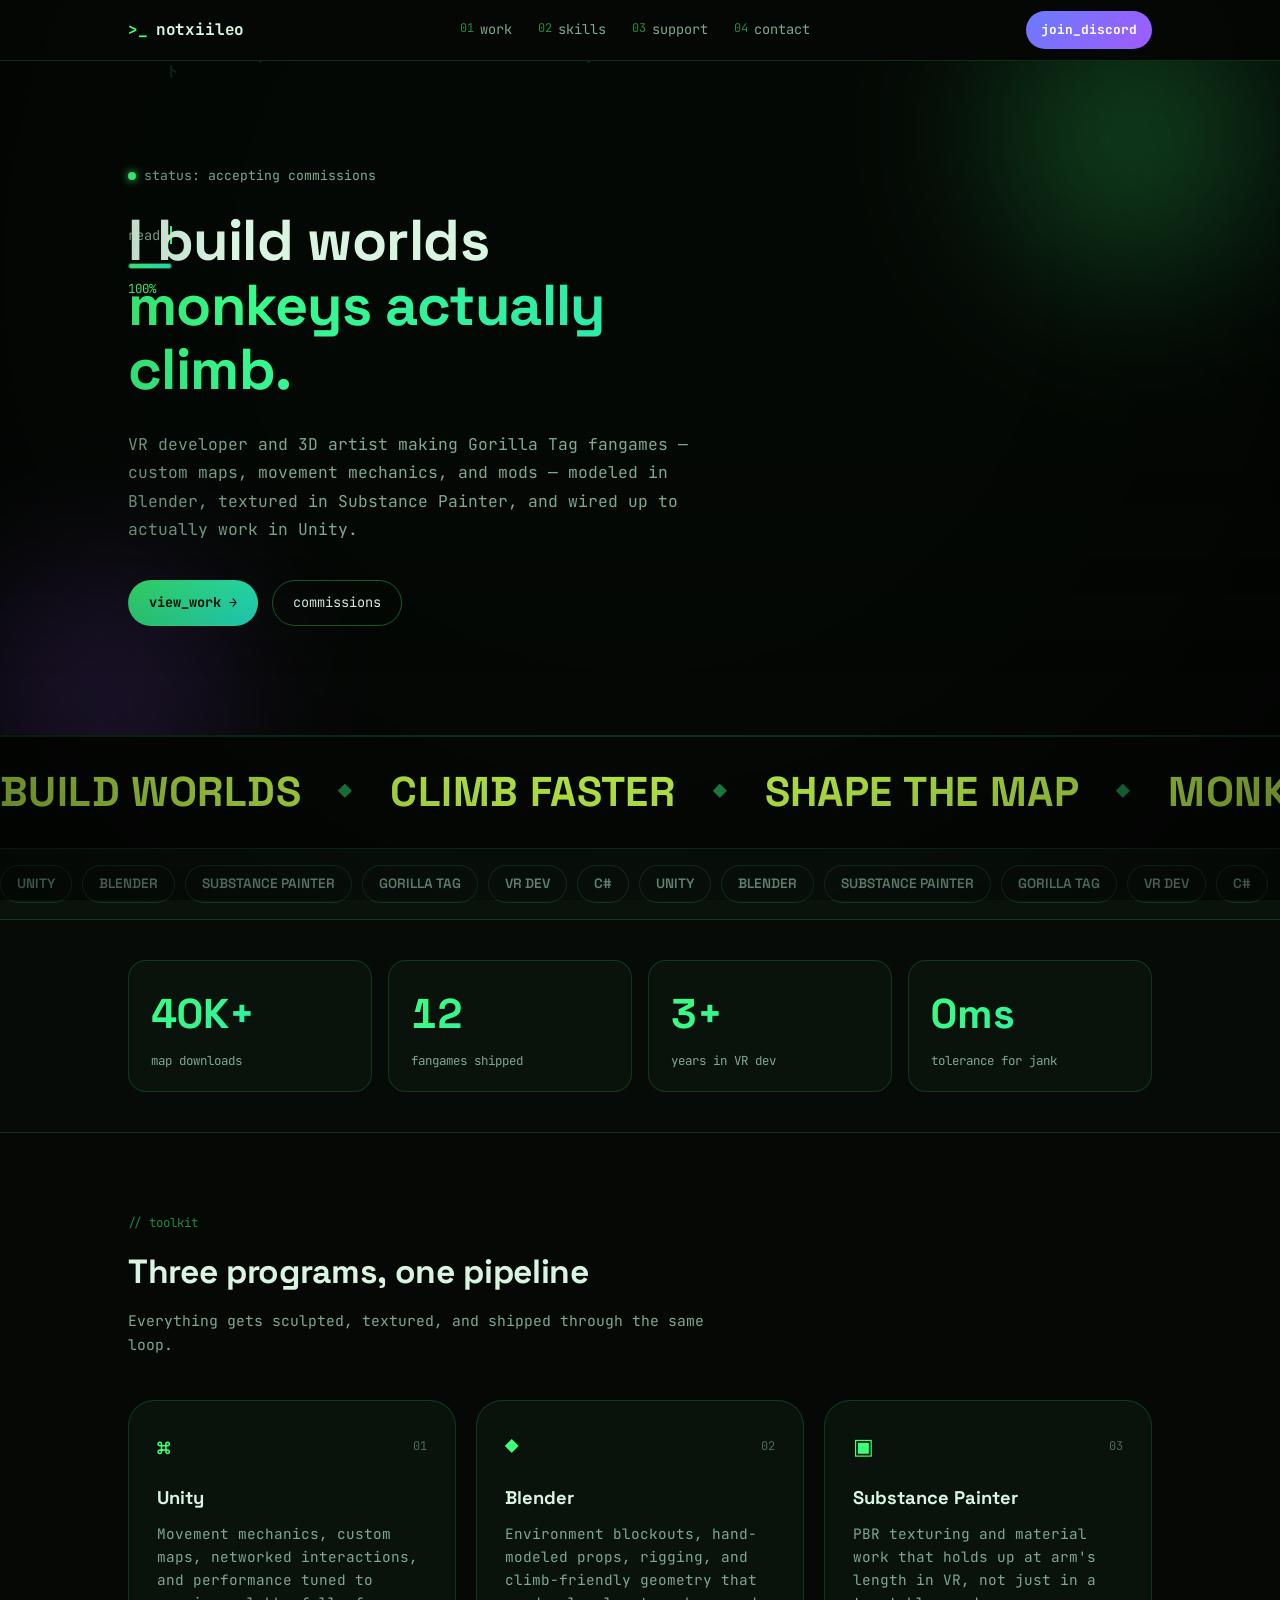
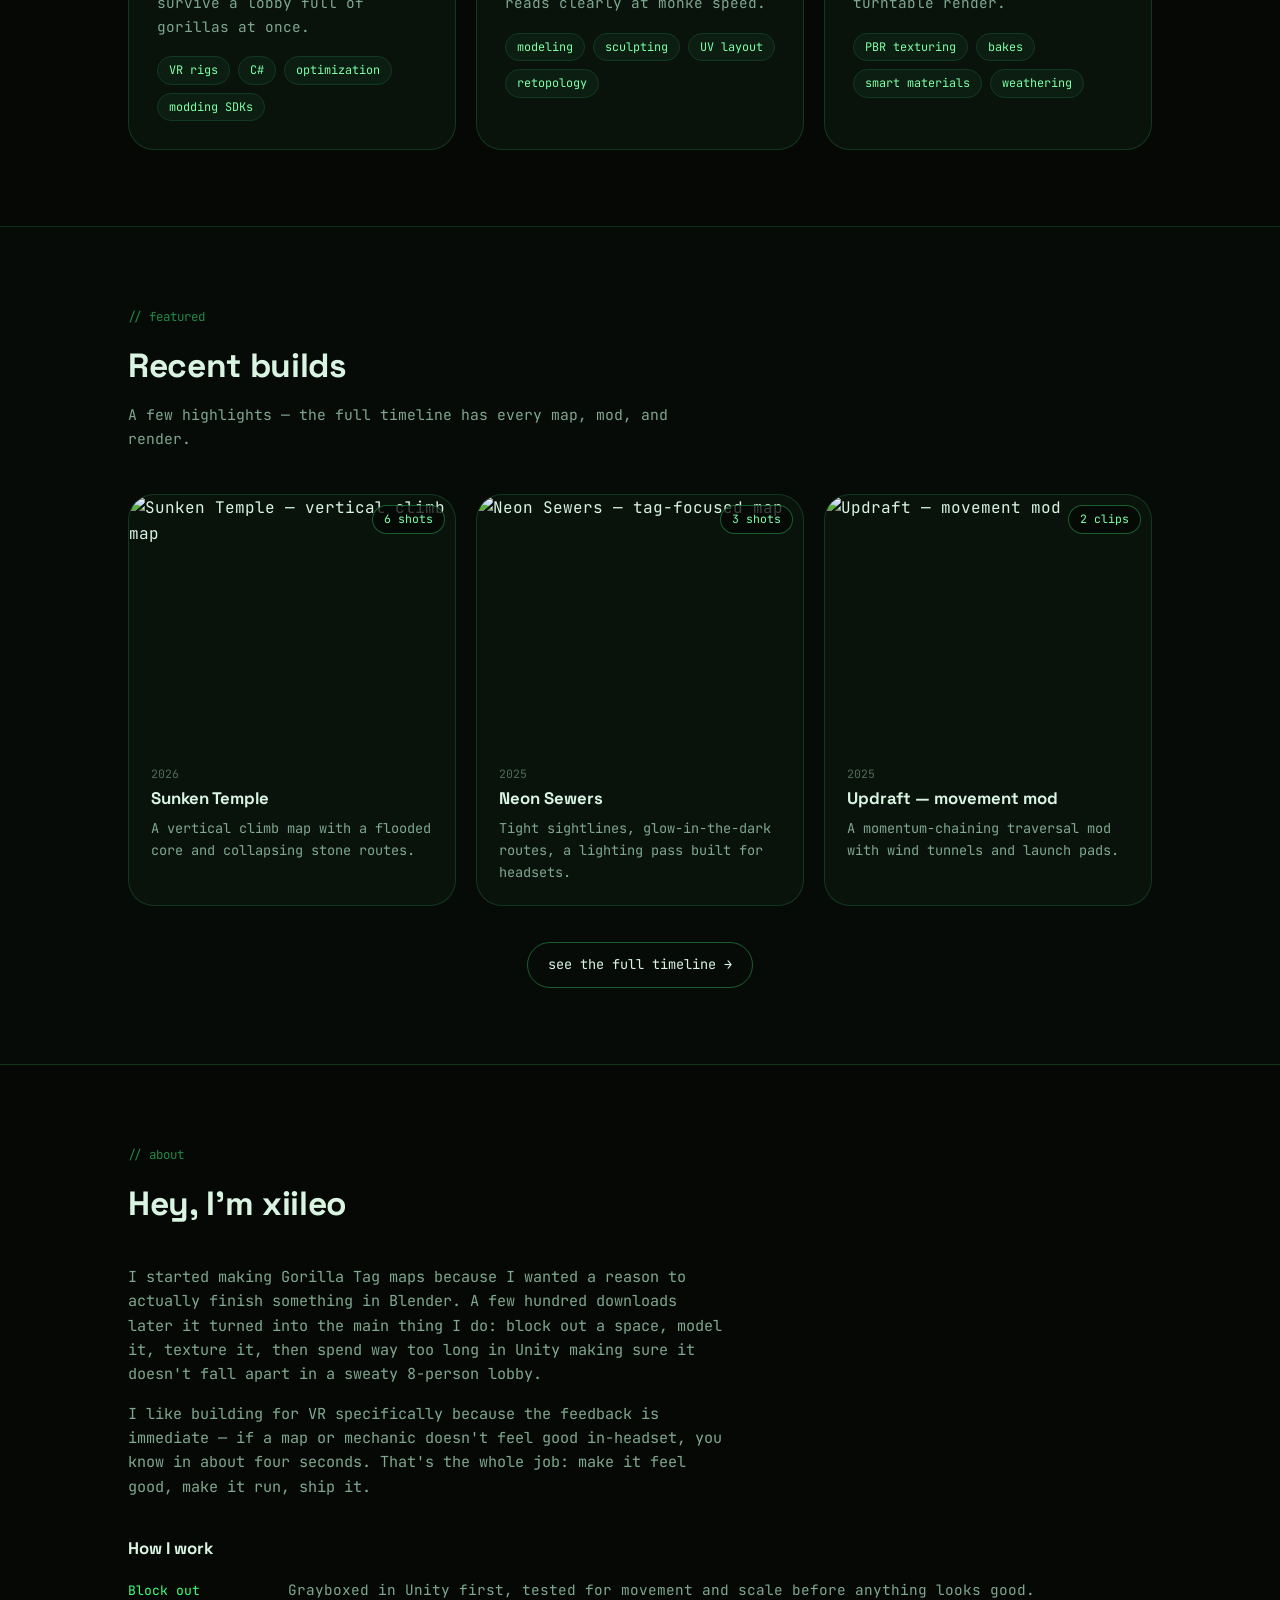
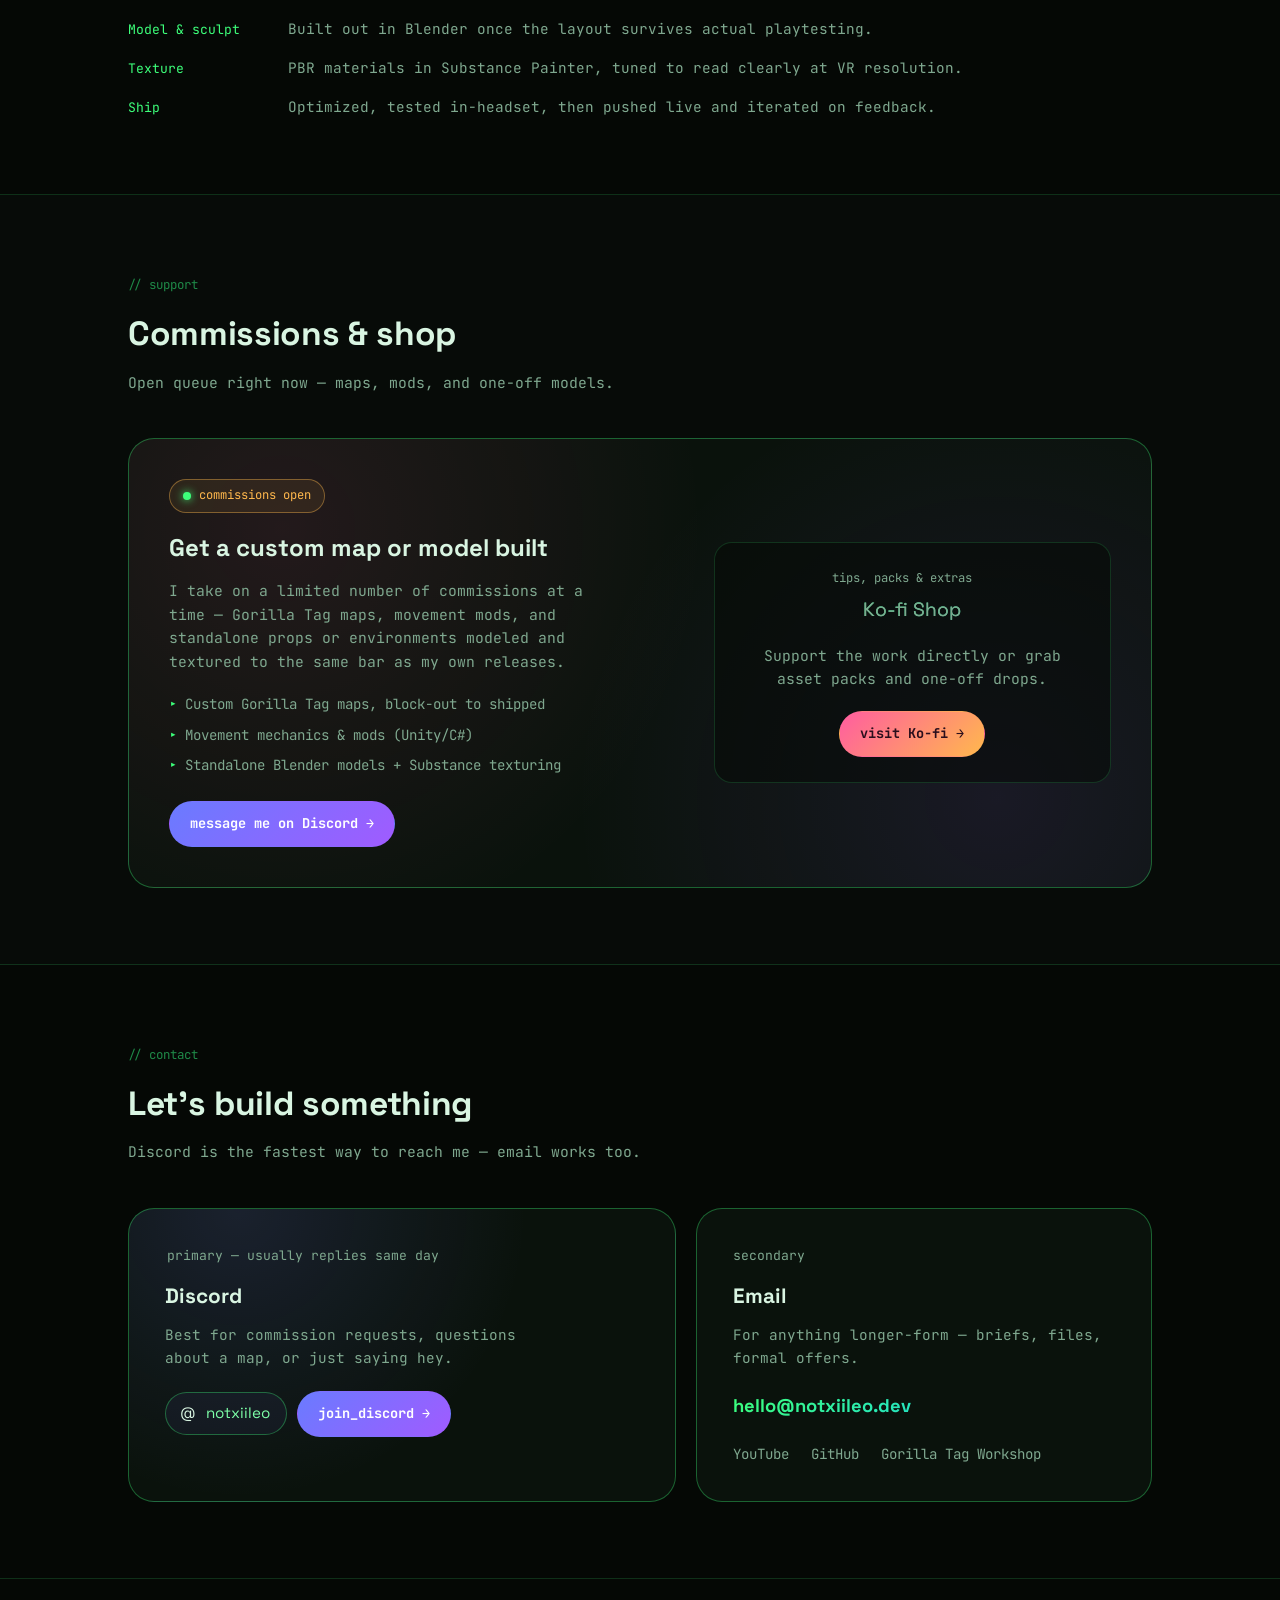
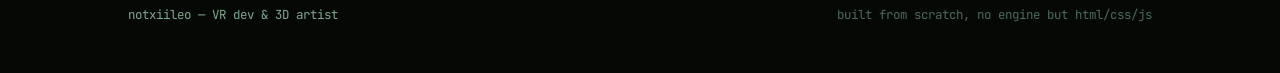
==== commit ce62b339: "Add files via upload" ====
--- a/index.html
+++ b/index.html
@@ -75,6 +75,22 @@
       </div>
     </section>
 
+    <!-- BIG STATEMENT MARQUEE -->
+    <div class="big-marquee" aria-hidden="true">
+      <div class="big-marquee-track">
+        <span>build worlds</span><span class="diamond">◆</span>
+        <span>climb faster</span><span class="diamond">◆</span>
+        <span>shape the map</span><span class="diamond">◆</span>
+        <span>monke approved</span><span class="diamond">◆</span>
+        <span>ship fangames</span><span class="diamond">◆</span>
+        <span>build worlds</span><span class="diamond">◆</span>
+        <span>climb faster</span><span class="diamond">◆</span>
+        <span>shape the map</span><span class="diamond">◆</span>
+        <span>monke approved</span><span class="diamond">◆</span>
+        <span>ship fangames</span><span class="diamond">◆</span>
+      </div>
+    </div>
+
     <!-- MARQUEE -->
     <div class="marquee" aria-hidden="true">
       <div class="marquee-track">
--- a/styles.css
+++ b/styles.css
@@ -22,6 +22,8 @@
   --violet: #a05bff;
   --pink: #ff5da0;
   --gold: #ffb84d;
+  --lime: #c6ff4d;
+  --lime-dim: #7ea62c;
   --line: rgba(61, 255, 122, 0.16);
   --line-strong: rgba(61, 255, 122, 0.34);
   --text: #d9f5e2;
@@ -271,6 +273,33 @@
 .lead { max-width: 56ch; margin: 0 0 36px; font-size: 1.02rem; line-height: 1.75; color: var(--text-dim); }
 
 .actions { display: flex; gap: 14px; flex-wrap: wrap; }
+
+/* ---------------- big statement marquee ---------------- */
+.big-marquee {
+  border-bottom: 1px solid var(--line);
+  border-top: 1px solid var(--line);
+  background: var(--bg);
+  overflow: hidden;
+  padding: 22px 0;
+  position: relative;
+}
+.big-marquee-track {
+  display: flex; align-items: center; gap: 0.9em;
+  width: max-content;
+  font-family: var(--font-display);
+  font-weight: 700;
+  text-transform: uppercase;
+  letter-spacing: 0.01em;
+  font-size: clamp(1.6rem, 4.2vw, 2.6rem);
+  color: var(--lime);
+  animation: marquee-scroll 34s linear infinite;
+  white-space: nowrap;
+}
+.big-marquee-track .diamond { color: var(--green-dim); font-size: 0.55em; transform: translateY(-0.05em); }
+.big-marquee:hover .big-marquee-track { animation-play-state: paused; }
+@media (max-width: 640px) {
+  .big-marquee { padding: 16px 0; }
+}
 
 /* ---------------- marquee ---------------- */
 .marquee {
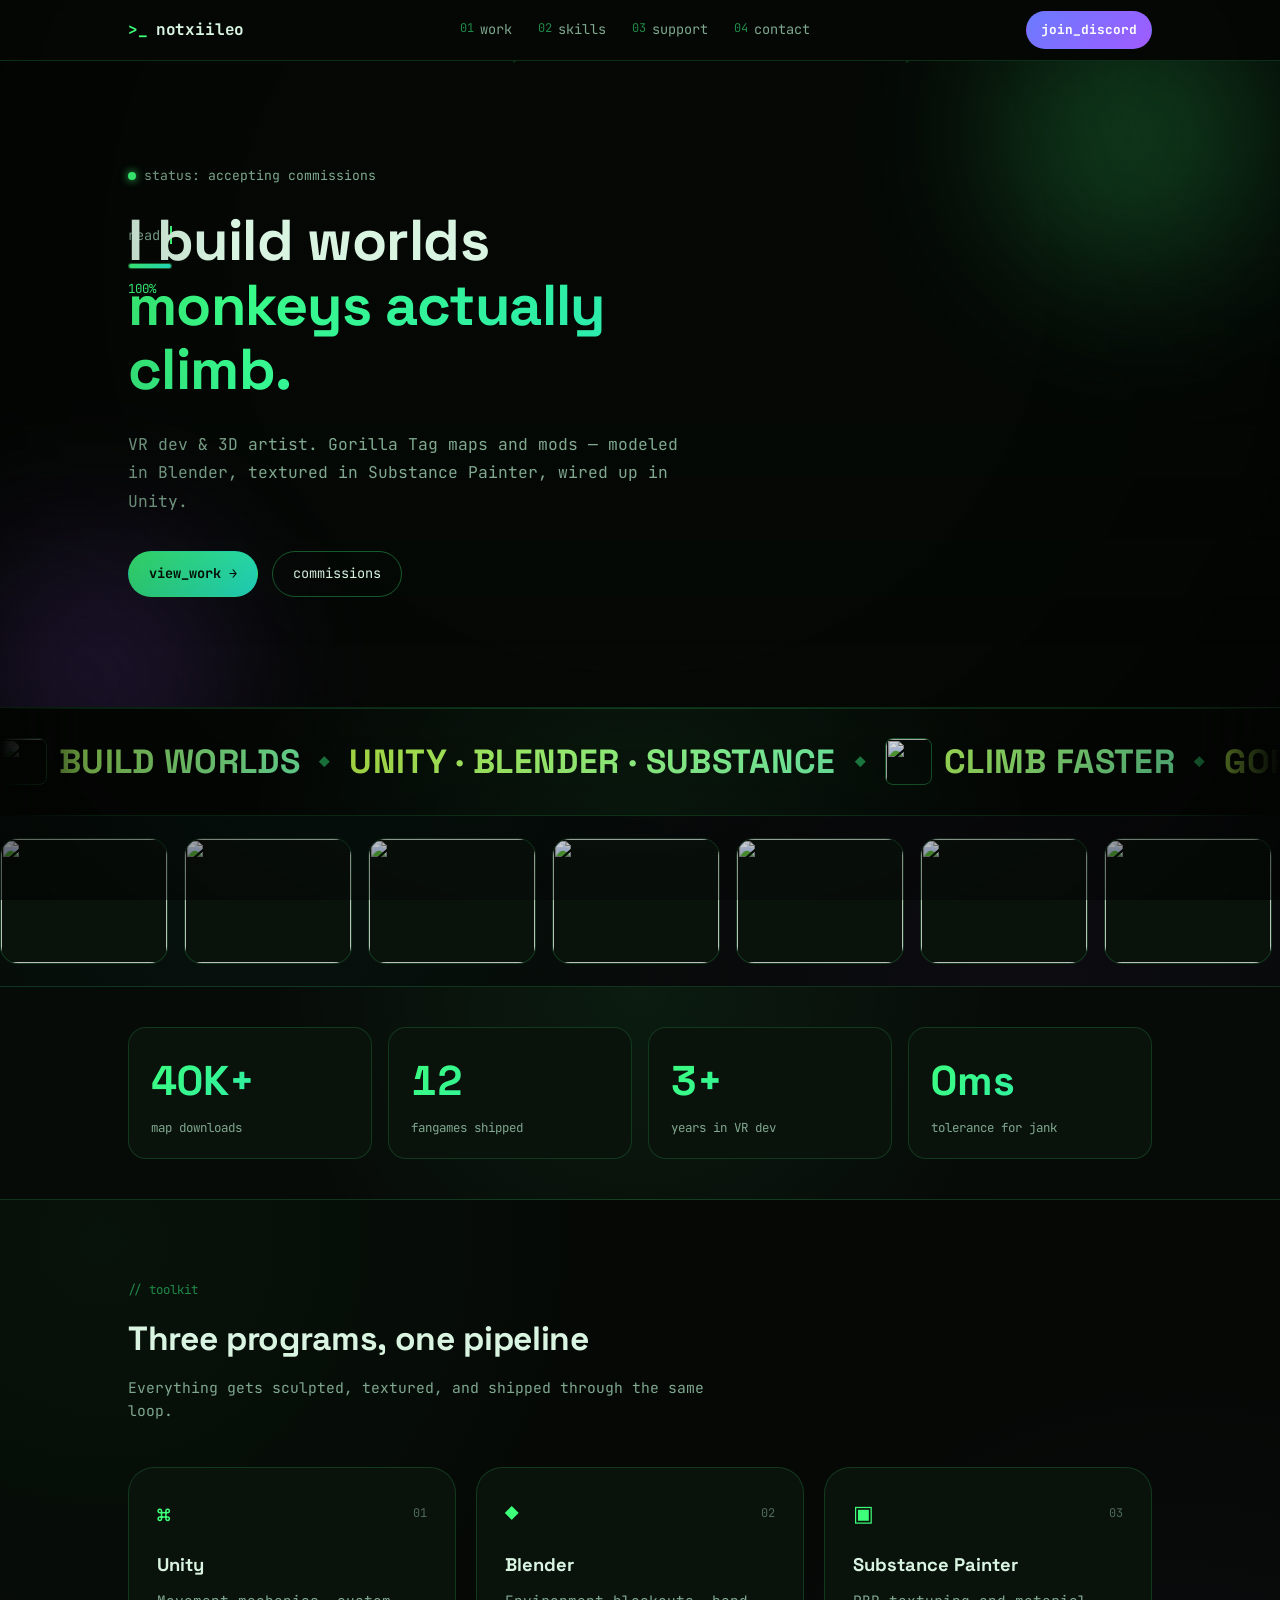
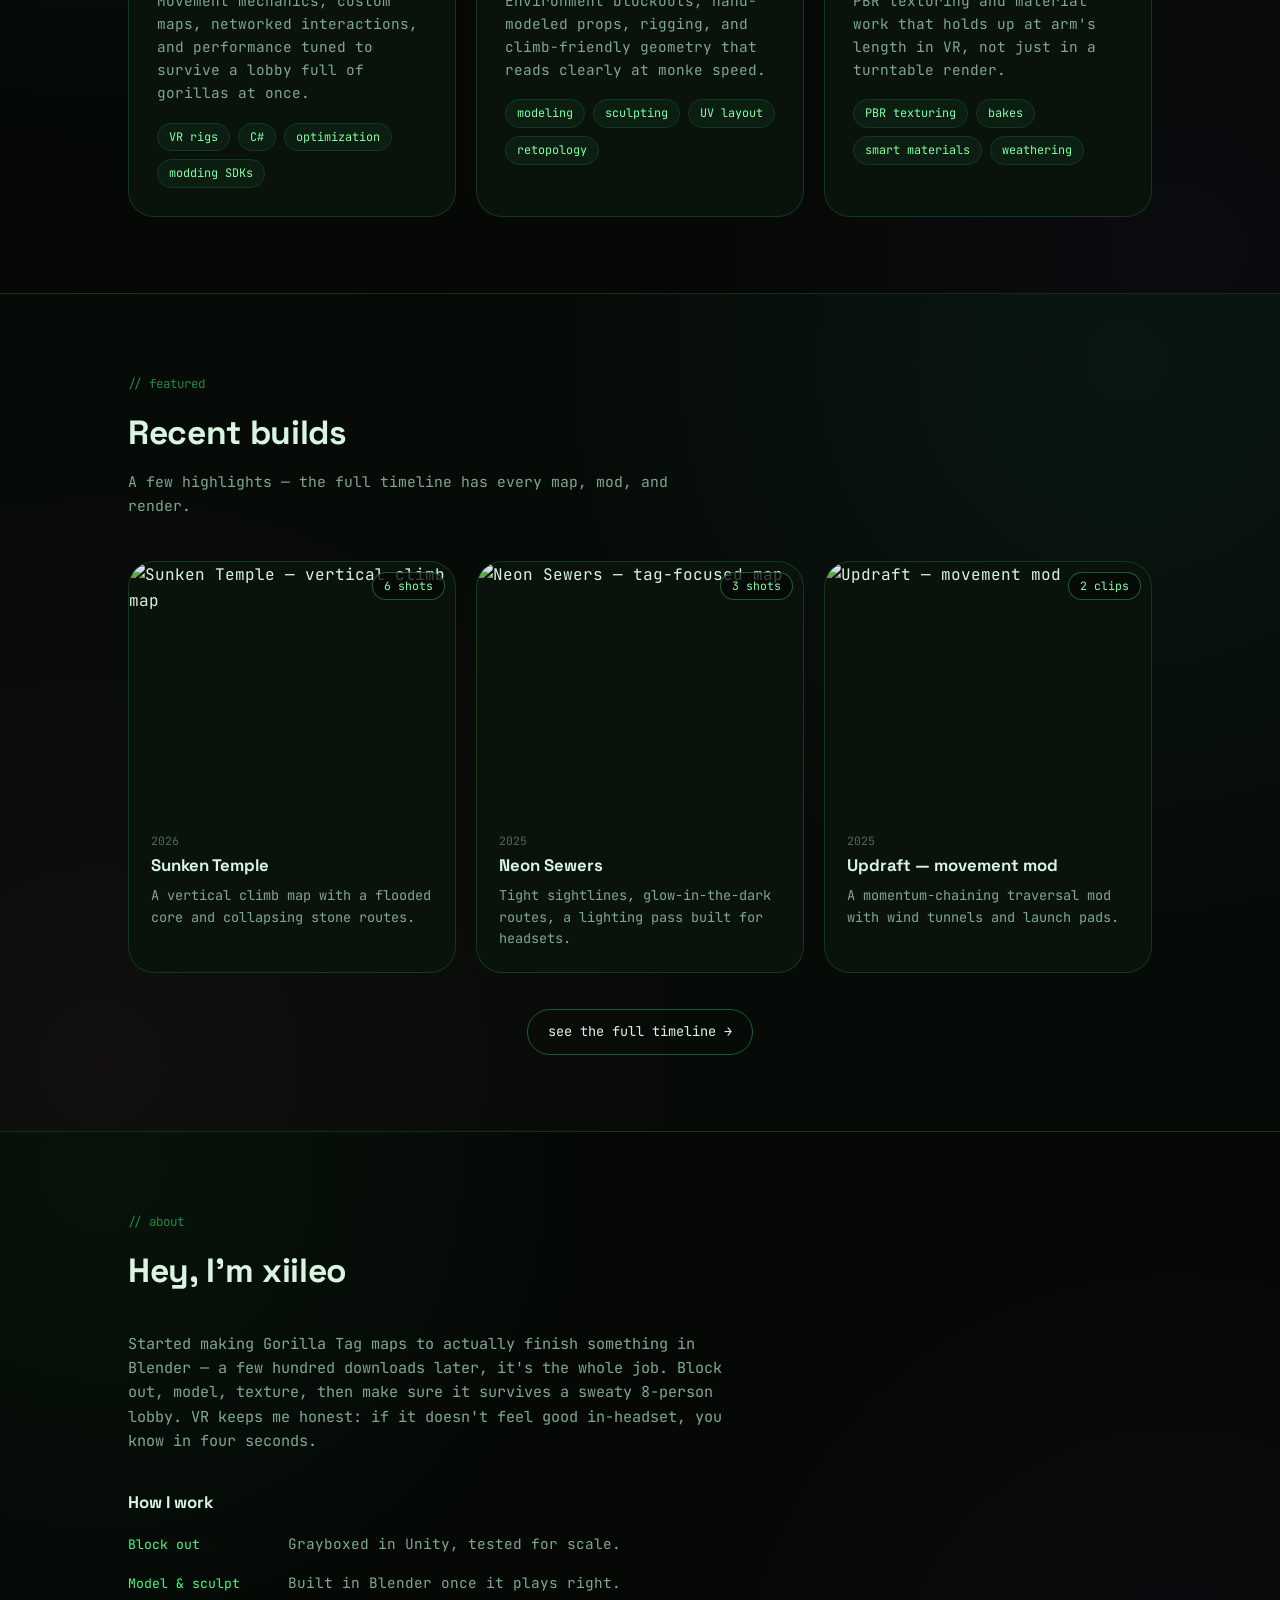
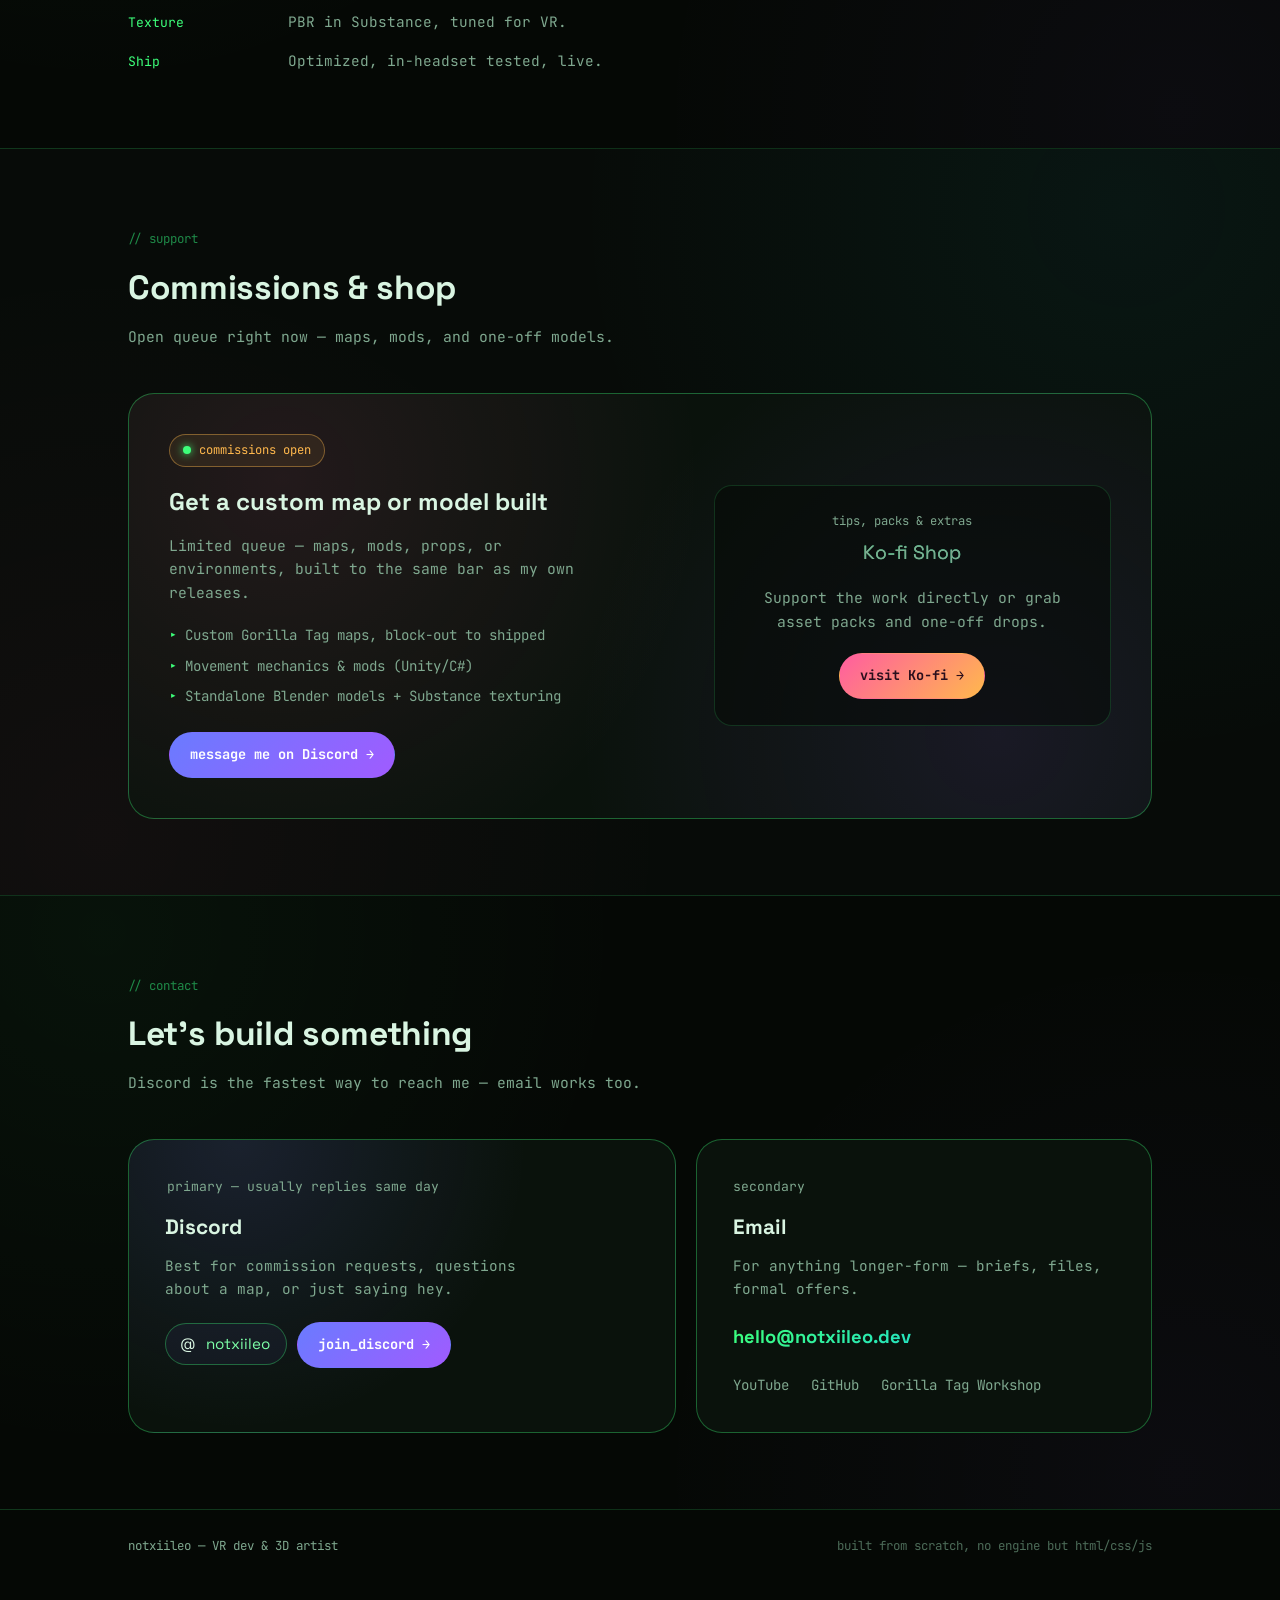
==== commit 9523b2e9: "Add files via upload" ====
--- a/index.html
+++ b/index.html
@@ -65,7 +65,7 @@
             <span class="glitch-wrap accent grad-text" data-text="monkeys actually climb." id="heroGlitch">monkeys actually climb.</span>
           </h1>
 
-          <p class="lead">VR developer and 3D artist making Gorilla Tag fangames — custom maps, movement mechanics, and mods — modeled in Blender, textured in Substance Painter, and wired up to actually work in Unity.</p>
+          <p class="lead">VR dev &amp; 3D artist. Gorilla Tag maps and mods — modeled in Blender, textured in Substance Painter, wired up in Unity.</p>
 
           <div class="actions">
             <a class="btn btn-primary magnetic" href="work.html">view_work <span aria-hidden="true">→</span></a>
@@ -75,37 +75,51 @@
       </div>
     </section>
 
-    <!-- BIG STATEMENT MARQUEE -->
-    <div class="big-marquee" aria-hidden="true">
-      <div class="big-marquee-track">
-        <span>build worlds</span><span class="diamond">◆</span>
-        <span>climb faster</span><span class="diamond">◆</span>
-        <span>shape the map</span><span class="diamond">◆</span>
-        <span>monke approved</span><span class="diamond">◆</span>
-        <span>ship fangames</span><span class="diamond">◆</span>
-        <span>build worlds</span><span class="diamond">◆</span>
-        <span>climb faster</span><span class="diamond">◆</span>
-        <span>shape the map</span><span class="diamond">◆</span>
-        <span>monke approved</span><span class="diamond">◆</span>
-        <span>ship fangames</span><span class="diamond">◆</span>
+    <!-- MARQUEE (single band) -->
+    <div class="hero-marquee" aria-hidden="true">
+      <div class="hero-marquee-track">
+        <span class="hm-item"><img class="hm-thumb" src="images/work-01.svg" alt="">build worlds</span><span class="hm-sep">◆</span>
+        <span class="hm-item">unity · blender · substance</span><span class="hm-sep">◆</span>
+        <span class="hm-item"><img class="hm-thumb" src="images/work-07.svg" alt="">climb faster</span><span class="hm-sep">◆</span>
+        <span class="hm-item">gorilla tag fangames</span><span class="hm-sep">◆</span>
+        <span class="hm-item"><img class="hm-thumb" src="images/work-09.svg" alt="">shape the map</span><span class="hm-sep">◆</span>
+        <span class="hm-item">monke approved</span><span class="hm-sep">◆</span>
+        <span class="hm-item"><img class="hm-thumb" src="images/work-03.svg" alt="">ship fangames</span><span class="hm-sep">◆</span>
+        <span class="hm-item">commissions open</span><span class="hm-sep">◆</span>
+        <span class="hm-item"><img class="hm-thumb" src="images/work-01.svg" alt="">build worlds</span><span class="hm-sep">◆</span>
+        <span class="hm-item">unity · blender · substance</span><span class="hm-sep">◆</span>
+        <span class="hm-item"><img class="hm-thumb" src="images/work-07.svg" alt="">climb faster</span><span class="hm-sep">◆</span>
+        <span class="hm-item">gorilla tag fangames</span><span class="hm-sep">◆</span>
+        <span class="hm-item"><img class="hm-thumb" src="images/work-09.svg" alt="">shape the map</span><span class="hm-sep">◆</span>
+        <span class="hm-item">monke approved</span><span class="hm-sep">◆</span>
+        <span class="hm-item"><img class="hm-thumb" src="images/work-03.svg" alt="">ship fangames</span><span class="hm-sep">◆</span>
+        <span class="hm-item">commissions open</span><span class="hm-sep">◆</span>
       </div>
     </div>
 
-    <!-- MARQUEE -->
-    <div class="marquee" aria-hidden="true">
-      <div class="marquee-track">
-        <span>UNITY</span><span class="sep">◆</span>
-        <span>BLENDER</span><span class="sep">◆</span>
-        <span>SUBSTANCE PAINTER</span><span class="sep">◆</span>
-        <span>GORILLA TAG</span><span class="sep">◆</span>
-        <span>VR DEV</span><span class="sep">◆</span>
-        <span>C#</span><span class="sep">◆</span>
-        <span>UNITY</span><span class="sep">◆</span>
-        <span>BLENDER</span><span class="sep">◆</span>
-        <span>SUBSTANCE PAINTER</span><span class="sep">◆</span>
-        <span>GORILLA TAG</span><span class="sep">◆</span>
-        <span>VR DEV</span><span class="sep">◆</span>
-        <span>C#</span><span class="sep">◆</span>
+    <!-- IMAGE REEL -->
+    <div class="reel-strip" aria-hidden="true">
+      <div class="reel-track">
+        <a class="reel-item" href="work.html#sunken-temple" tabindex="-1"><img src="images/work-01.svg" alt="" loading="lazy"></a>
+        <a class="reel-item" href="work.html#neon-sewers" tabindex="-1"><img src="images/work-02.svg" alt="" loading="lazy"></a>
+        <a class="reel-item" href="work.html#updraft" tabindex="-1"><img src="images/work-03.svg" alt="" loading="lazy"></a>
+        <a class="reel-item" href="work.html#sky-temple" tabindex="-1"><img src="images/work-04.svg" alt="" loading="lazy"></a>
+        <a class="reel-item" href="work.html#sunken-temple" tabindex="-1"><img src="images/work-05.svg" alt="" loading="lazy"></a>
+        <a class="reel-item" href="work.html#sunken-temple" tabindex="-1"><img src="images/work-06.svg" alt="" loading="lazy"></a>
+        <a class="reel-item" href="work.html#sunken-temple" tabindex="-1"><img src="images/work-07.svg" alt="" loading="lazy"></a>
+        <a class="reel-item" href="work.html#neon-sewers" tabindex="-1"><img src="images/work-08.svg" alt="" loading="lazy"></a>
+        <a class="reel-item" href="work.html#neon-sewers" tabindex="-1"><img src="images/work-09.svg" alt="" loading="lazy"></a>
+        <a class="reel-item" href="work.html#sky-temple" tabindex="-1"><img src="images/work-10.svg" alt="" loading="lazy"></a>
+        <a class="reel-item" href="work.html#sunken-temple" tabindex="-1"><img src="images/work-01.svg" alt="" loading="lazy"></a>
+        <a class="reel-item" href="work.html#neon-sewers" tabindex="-1"><img src="images/work-02.svg" alt="" loading="lazy"></a>
+        <a class="reel-item" href="work.html#updraft" tabindex="-1"><img src="images/work-03.svg" alt="" loading="lazy"></a>
+        <a class="reel-item" href="work.html#sky-temple" tabindex="-1"><img src="images/work-04.svg" alt="" loading="lazy"></a>
+        <a class="reel-item" href="work.html#sunken-temple" tabindex="-1"><img src="images/work-05.svg" alt="" loading="lazy"></a>
+        <a class="reel-item" href="work.html#sunken-temple" tabindex="-1"><img src="images/work-06.svg" alt="" loading="lazy"></a>
+        <a class="reel-item" href="work.html#sunken-temple" tabindex="-1"><img src="images/work-07.svg" alt="" loading="lazy"></a>
+        <a class="reel-item" href="work.html#neon-sewers" tabindex="-1"><img src="images/work-08.svg" alt="" loading="lazy"></a>
+        <a class="reel-item" href="work.html#neon-sewers" tabindex="-1"><img src="images/work-09.svg" alt="" loading="lazy"></a>
+        <a class="reel-item" href="work.html#sky-temple" tabindex="-1"><img src="images/work-10.svg" alt="" loading="lazy"></a>
       </div>
     </div>
 
@@ -143,7 +157,7 @@
         </div>
 
         <div class="skill-grid">
-          <article class="skill-card">
+          <article class="skill-card tilt">
             <div class="skill-card-top">
               <span class="skill-icon" aria-hidden="true">⌘</span>
               <span class="skill-index">01</span>
@@ -155,7 +169,7 @@
             </ul>
           </article>
 
-          <article class="skill-card">
+          <article class="skill-card tilt">
             <div class="skill-card-top">
               <span class="skill-icon" aria-hidden="true">◆</span>
               <span class="skill-index">02</span>
@@ -167,7 +181,7 @@
             </ul>
           </article>
 
-          <article class="skill-card">
+          <article class="skill-card tilt">
             <div class="skill-card-top">
               <span class="skill-icon" aria-hidden="true">▣</span>
               <span class="skill-index">03</span>
@@ -194,7 +208,7 @@
         </div>
 
         <div class="feature-grid">
-          <a class="feature-card reveal" href="work.html#sunken-temple">
+          <a class="feature-card reveal tilt" href="work.html#sunken-temple">
             <div class="feature-thumb">
               <img src="images/work-01.svg" alt="Sunken Temple — vertical climb map">
               <span class="feature-media-count">6 shots</span>
@@ -206,7 +220,7 @@
             </div>
           </a>
 
-          <a class="feature-card reveal" href="work.html#neon-sewers">
+          <a class="feature-card reveal tilt" href="work.html#neon-sewers">
             <div class="feature-thumb">
               <img src="images/work-02.svg" alt="Neon Sewers — tag-focused map">
               <span class="feature-media-count">3 shots</span>
@@ -218,7 +232,7 @@
             </div>
           </a>
 
-          <a class="feature-card reveal" href="work.html#updraft">
+          <a class="feature-card reveal tilt" href="work.html#updraft">
             <div class="feature-thumb">
               <img src="images/work-03.svg" alt="Updraft — movement mod">
               <span class="feature-media-count">2 clips</span>
@@ -248,19 +262,18 @@
         </div>
 
         <div class="prose">
-          <p>I started making Gorilla Tag maps because I wanted a reason to actually finish something in Blender. A few hundred downloads later it turned into the main thing I do: block out a space, model it, texture it, then spend way too long in Unity making sure it doesn't fall apart in a sweaty 8-person lobby.</p>
-          <p>I like building for VR specifically because the feedback is immediate — if a map or mechanic doesn't feel good in-headset, you know in about four seconds. That's the whole job: make it feel good, make it run, ship it.</p>
+          <p>Started making Gorilla Tag maps to actually finish something in Blender — a few hundred downloads later, it's the whole job. Block out, model, texture, then make sure it survives a sweaty 8-person lobby. VR keeps me honest: if it doesn't feel good in-headset, you know in four seconds.</p>
 
           <h3>How I work</h3>
           <dl class="ledger">
             <dt>Block out</dt>
-            <dd>Grayboxed in Unity first, tested for movement and scale before anything looks good.</dd>
+            <dd>Grayboxed in Unity, tested for scale.</dd>
             <dt>Model &amp; sculpt</dt>
-            <dd>Built out in Blender once the layout survives actual playtesting.</dd>
+            <dd>Built in Blender once it plays right.</dd>
             <dt>Texture</dt>
-            <dd>PBR materials in Substance Painter, tuned to read clearly at VR resolution.</dd>
+            <dd>PBR in Substance, tuned for VR.</dd>
             <dt>Ship</dt>
-            <dd>Optimized, tested in-headset, then pushed live and iterated on feedback.</dd>
+            <dd>Optimized, in-headset tested, live.</dd>
           </dl>
         </div>
       </div>
@@ -281,7 +294,7 @@
           <div class="commission-copy">
             <span class="commission-badge"><span class="dot" aria-hidden="true"></span> commissions open</span>
             <h3>Get a custom map or model built</h3>
-            <p>I take on a limited number of commissions at a time — Gorilla Tag maps, movement mods, and standalone props or environments modeled and textured to the same bar as my own releases.</p>
+            <p>Limited queue — maps, mods, props, or environments, built to the same bar as my own releases.</p>
             <ul class="commission-list">
               <li>Custom Gorilla Tag maps, block-out to shipped</li>
               <li>Movement mechanics &amp; mods (Unity/C#)</li>
--- a/styles.css
+++ b/styles.css
@@ -177,6 +177,7 @@
 .btn-sm { padding: 8px 14px; font-size: 0.8rem; }
 .btn-lg { padding: 15px 26px; font-size: 0.95rem; }
 .magnetic { will-change: transform; }
+.tilt { will-change: transform; transform-style: preserve-3d; }
 
 /* ---------------- hero ---------------- */
 .hero {
@@ -274,60 +275,93 @@
 
 .actions { display: flex; gap: 14px; flex-wrap: wrap; }
 
-/* ---------------- big statement marquee ---------------- */
-.big-marquee {
+/* ---------------- statement marquee (single band, image chips + gradient text) ---------------- */
+.hero-marquee {
   border-bottom: 1px solid var(--line);
   border-top: 1px solid var(--line);
-  background: var(--bg);
+  background:
+    radial-gradient(circle at 50% 120%, rgba(61,255,122,0.08), transparent 60%),
+    var(--bg);
+  overflow: hidden;
+  padding: 26px 0;
+  position: relative;
+  mask-image: linear-gradient(to right, transparent 0%, black 7%, black 93%, transparent 100%);
+  -webkit-mask-image: linear-gradient(to right, transparent 0%, black 7%, black 93%, transparent 100%);
+}
+.hero-marquee-track {
+  display: flex; align-items: center; gap: 1.2em;
+  width: max-content;
+  animation: marquee-scroll 48s linear infinite;
+  white-space: nowrap;
+}
+.hero-marquee:hover .hero-marquee-track { animation-play-state: paused; }
+.hm-item {
+  display: inline-flex; align-items: center; gap: 12px;
+  font-family: var(--font-display); font-weight: 700; text-transform: uppercase;
+  letter-spacing: 0.01em;
+  font-size: clamp(1.25rem, 3.2vw, 2.1rem);
+  background: linear-gradient(120deg, var(--lime) 0%, var(--green-soft) 45%, var(--cyan) 100%);
+  background-size: 200% 200%;
+  -webkit-background-clip: text; background-clip: text; color: transparent;
+  animation: grad-shift 7s ease-in-out infinite;
+  transition: transform 0.35s var(--ease), filter 0.35s var(--ease);
+  cursor: default;
+}
+.hm-item:hover { transform: translateY(-3px) scale(1.05); filter: drop-shadow(0 0 16px rgba(61,255,122,0.35)); }
+.hm-thumb {
+  width: 1.4em; height: 1.4em; object-fit: cover; border-radius: 8px;
+  border: 1px solid var(--line-strong);
+  flex: 0 0 auto;
+  transition: transform 0.3s var(--ease);
+}
+.hm-item:hover .hm-thumb { transform: rotate(-4deg) scale(1.1); }
+.hm-sep { color: var(--green-dim); font-size: 1.1rem; }
+@media (max-width: 640px) {
+  .hero-marquee { padding: 18px 0; }
+  .hm-thumb { width: 1.2em; height: 1.2em; }
+}
+
+/* ---------------- image reel (auto-scrolling screenshot strip) ---------------- */
+.reel-strip {
+  border-bottom: 1px solid var(--line);
+  background:
+    radial-gradient(circle at 20% 0%, rgba(34,224,201,0.05), transparent 50%),
+    radial-gradient(circle at 80% 100%, rgba(160,91,255,0.05), transparent 50%),
+    var(--bg);
   overflow: hidden;
   padding: 22px 0;
   position: relative;
 }
-.big-marquee-track {
-  display: flex; align-items: center; gap: 0.9em;
+.reel-track {
+  display: flex; align-items: center; gap: 16px;
   width: max-content;
-  font-family: var(--font-display);
-  font-weight: 700;
-  text-transform: uppercase;
-  letter-spacing: 0.01em;
-  font-size: clamp(1.6rem, 4.2vw, 2.6rem);
-  color: var(--lime);
-  animation: marquee-scroll 34s linear infinite;
-  white-space: nowrap;
-}
-.big-marquee-track .diamond { color: var(--green-dim); font-size: 0.55em; transform: translateY(-0.05em); }
-.big-marquee:hover .big-marquee-track { animation-play-state: paused; }
+  animation: marquee-scroll 40s linear infinite;
+}
+.reel-strip:hover .reel-track { animation-play-state: paused; }
+.reel-item {
+  display: block; flex: 0 0 auto; width: 168px; aspect-ratio: 4/3;
+  border-radius: var(--radius-md); overflow: hidden;
+  border: 1px solid var(--line); background: var(--panel);
+  transition: transform 0.35s var(--ease), border-color 0.3s var(--ease), box-shadow 0.35s var(--ease);
+}
+.reel-item img { width: 100%; height: 100%; object-fit: cover; display: block; transition: transform 0.5s var(--ease); }
+.reel-item:hover {
+  transform: translateY(-7px) scale(1.04);
+  border-color: var(--green-dim);
+  box-shadow: 0 16px 34px rgba(0,0,0,0.45), 0 0 26px rgba(61,255,122,0.16);
+}
+.reel-item:hover img { transform: scale(1.1); }
 @media (max-width: 640px) {
-  .big-marquee { padding: 16px 0; }
-}
-
-/* ---------------- marquee ---------------- */
-.marquee {
+  .reel-item { width: 128px; }
+}
+
+/* ---------------- stats ---------------- */
+.stats-strip {
   border-bottom: 1px solid var(--line);
-  background: var(--panel);
-  overflow: hidden;
-  padding: 16px 0;
-}
-.marquee-track {
-  display: flex; align-items: center; gap: 10px;
-  width: max-content;
-  font-family: var(--font-display);
-  font-weight: 600;
-  font-size: 0.85rem;
-  color: var(--text-dim);
-  animation: marquee-scroll 30s linear infinite;
-}
-.marquee-track span:not(.sep) {
-  border: 1px solid var(--line); background: var(--panel);
-  border-radius: var(--radius-pill); padding: 7px 16px;
-  transition: border-color 0.2s var(--ease), color 0.2s var(--ease), transform 0.2s var(--ease);
-}
-.marquee-track span:not(.sep):hover { border-color: var(--line-strong); color: var(--green-soft); transform: translateY(-2px); }
-.marquee-track .sep { display: none; }
-.marquee:hover .marquee-track { animation-play-state: paused; }
-
-/* ---------------- stats ---------------- */
-.stats-strip { border-bottom: 1px solid var(--line); background: var(--bg-1); }
+  background:
+    radial-gradient(circle at 50% 0%, rgba(61,255,122,0.07), transparent 55%),
+    var(--bg-1);
+}
 .stats-grid {
   display: grid; grid-template-columns: repeat(2, 1fr); gap: 16px;
   padding: 40px var(--edge);
@@ -344,8 +378,18 @@
 .stat-label { font-size: 0.78rem; color: var(--text-dim); }
 
 /* ---------------- sections ---------------- */
-.section { border-bottom: 1px solid var(--line); }
-.section-alt { background: var(--bg-1); }
+.section {
+  border-bottom: 1px solid var(--line);
+  background:
+    radial-gradient(circle at 8% 6%, rgba(61,255,122,0.045), transparent 40%),
+    radial-gradient(circle at 92% 94%, rgba(160,91,255,0.045), transparent 40%);
+}
+.section-alt {
+  background:
+    radial-gradient(circle at 88% 8%, rgba(34,224,201,0.055), transparent 42%),
+    radial-gradient(circle at 8% 92%, rgba(255,93,160,0.045), transparent 42%),
+    var(--bg-1);
+}
 .section-inner { padding-top: 76px; padding-bottom: 76px; }
 .section-head { max-width: 60ch; margin-bottom: 44px; display: flex; flex-wrap: wrap; align-items: flex-end; justify-content: space-between; gap: 16px 32px; }
 .section-head .head-text { max-width: 60ch; }
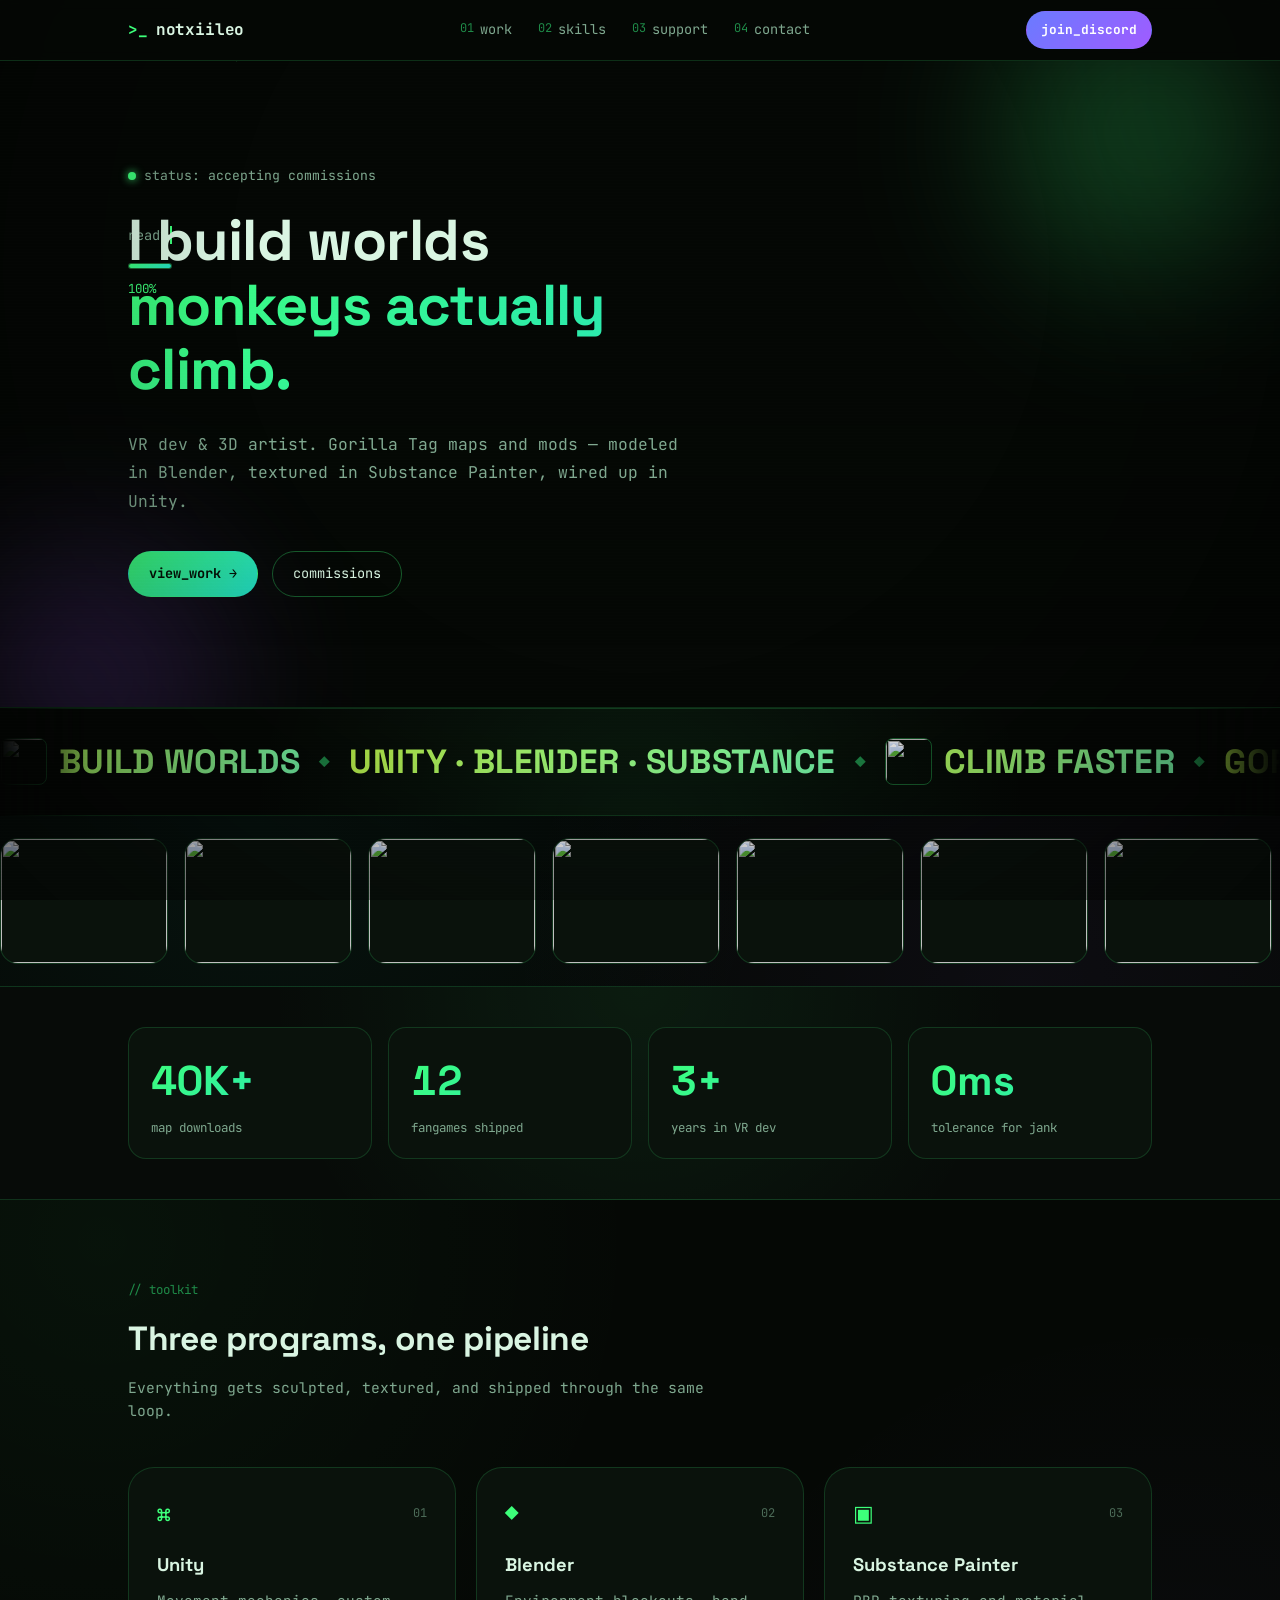
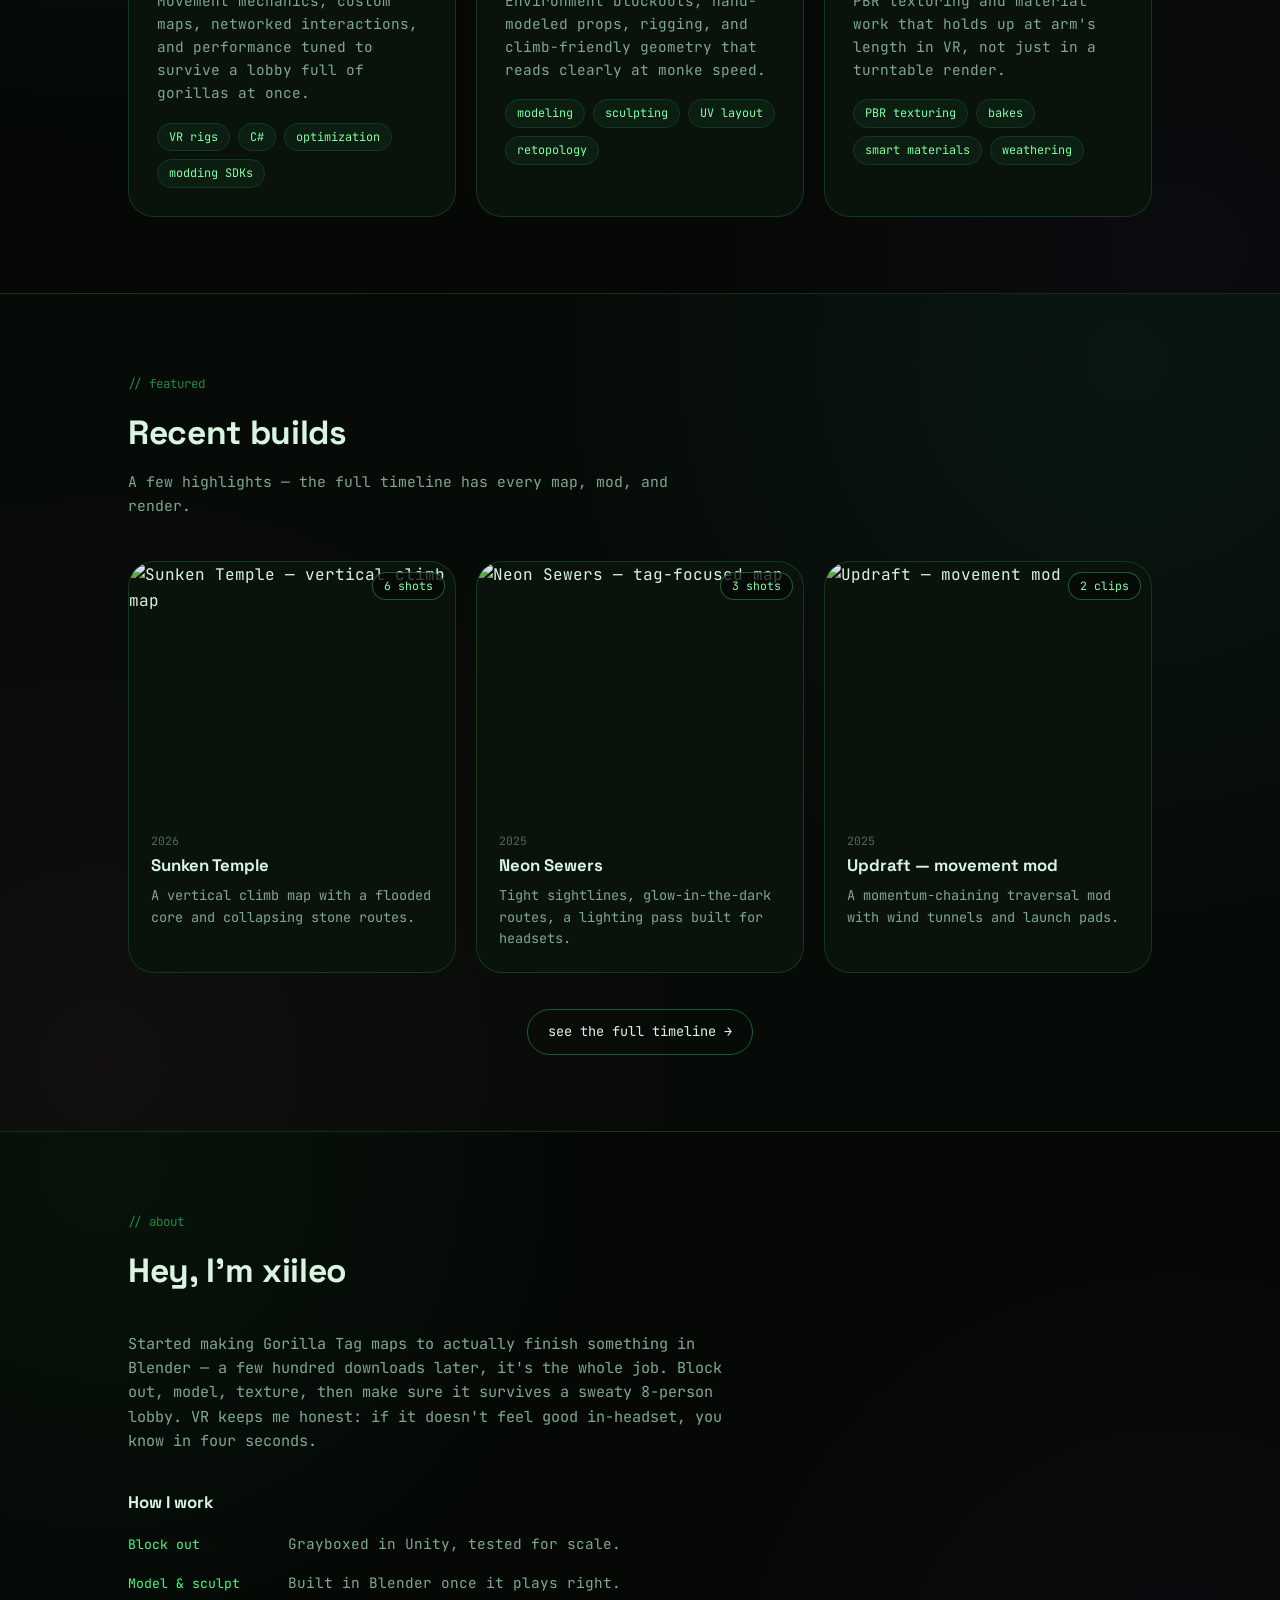
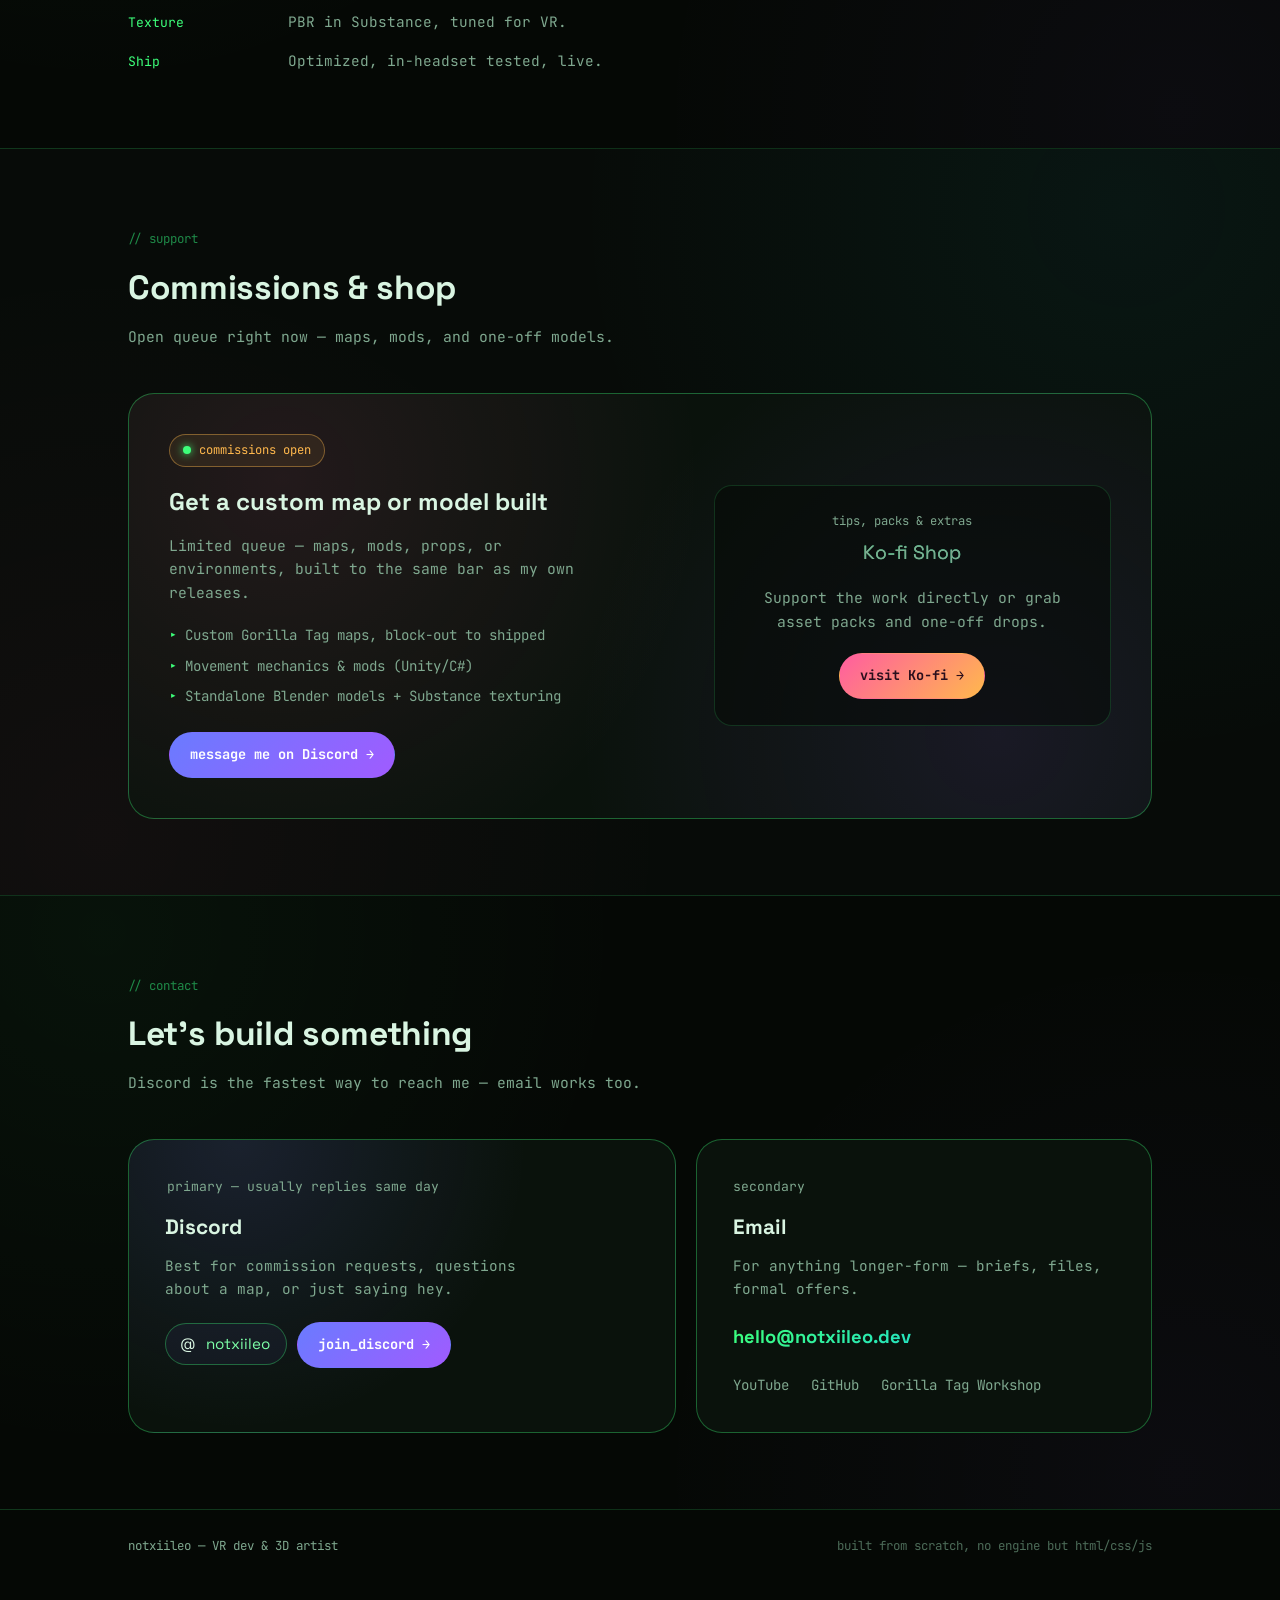
==== commit 61eacf81: "Update index.html" ====
--- a/index.html
+++ b/index.html
@@ -5,9 +5,9 @@
   <meta name="viewport" content="width=device-width, initial-scale=1">
 
   <title>notxiileo — VR dev &amp; 3D artist</title>
-  <meta name="description" content="notxiileo — VR developer and 3D artist building Gorilla Tag fangames, maps, and mechanics in Unity, Blender, and Substance Painter. Commissions open.">
+  <meta name="description" content="notxiileo - Unity Developer and Blender Modeler. Advanced in Unity, Blender, Adobe Substance Painter. Commissions open.">
   <meta name="theme-color" content="#050805">
-  <meta property="og:title" content="notxiileo — VR dev & 3D artist">
+  <meta property="og:title" content="notxiileo - Unity Dev & 3D Artist">
   <meta property="og:description" content="Gorilla Tag fangames, maps, and mechanics built in Unity, Blender, and Substance Painter. Commissions open.">
   <meta property="og:type" content="website">
 
